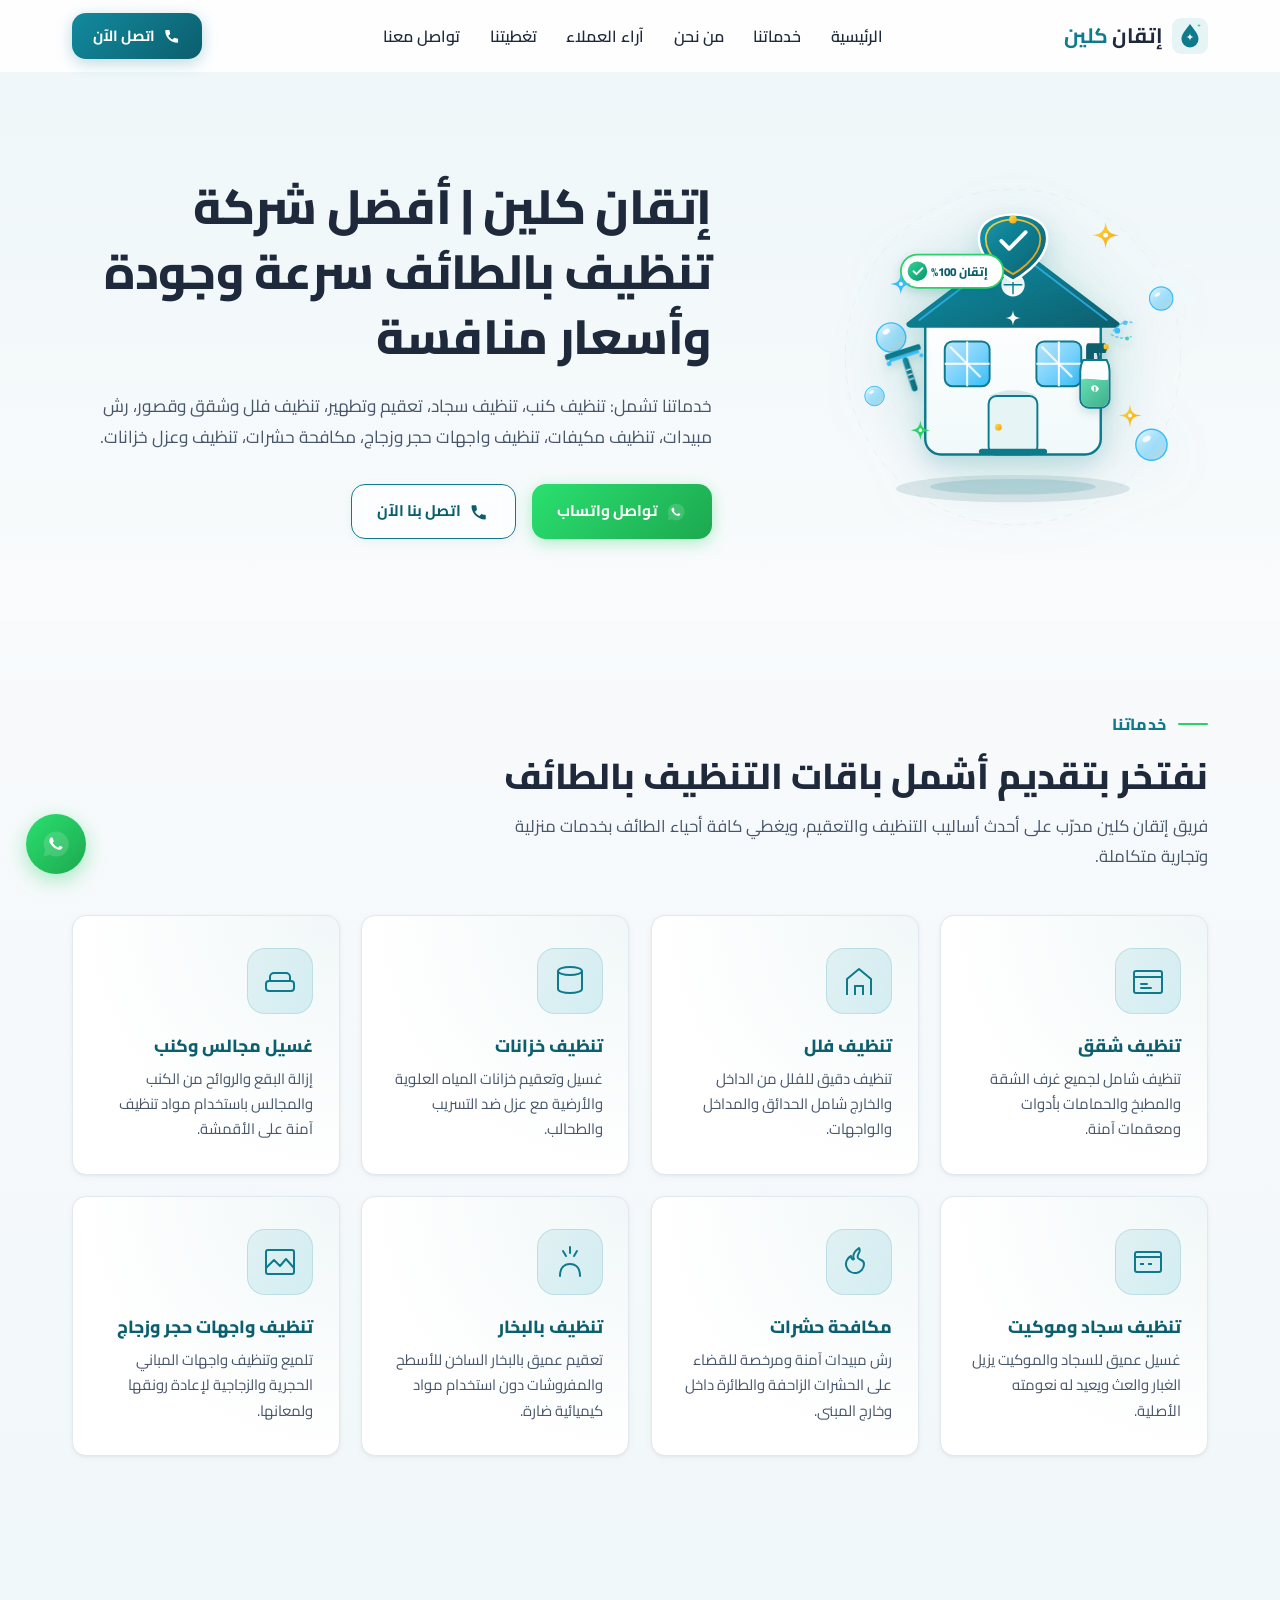
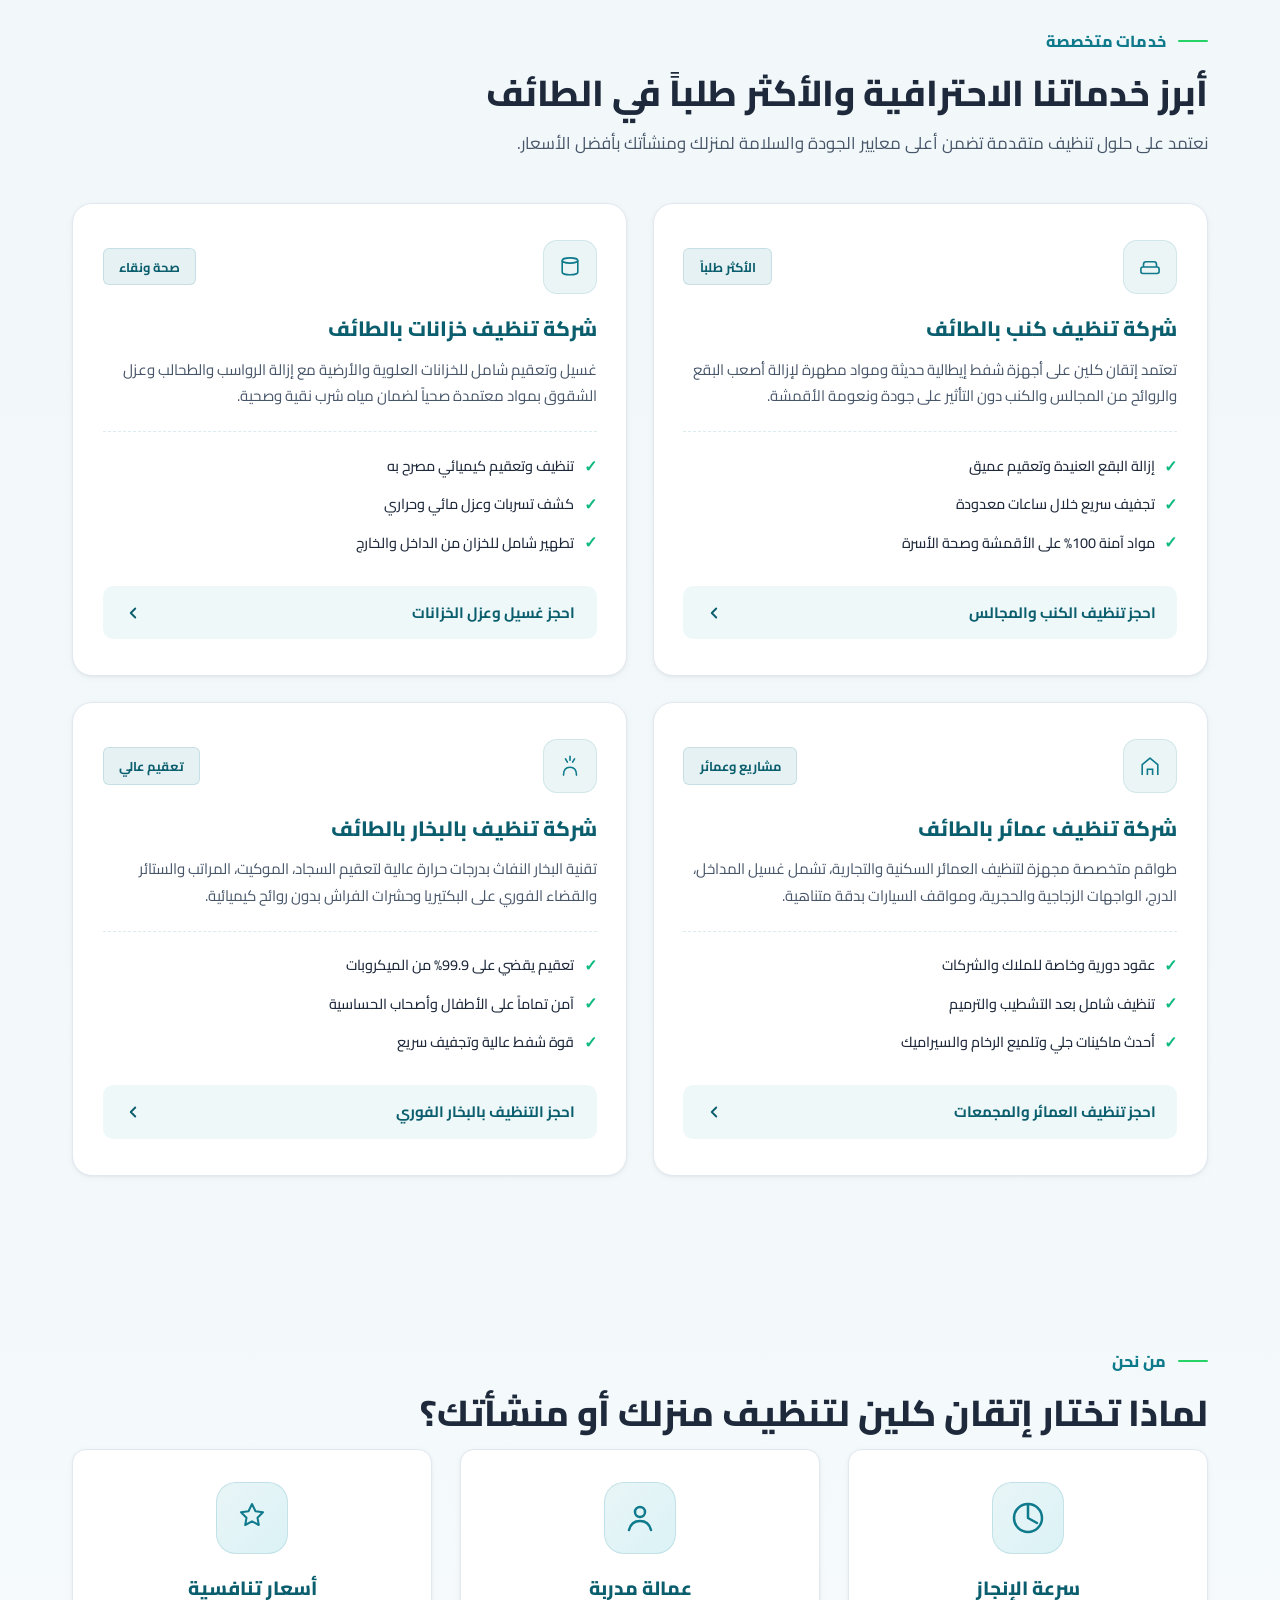
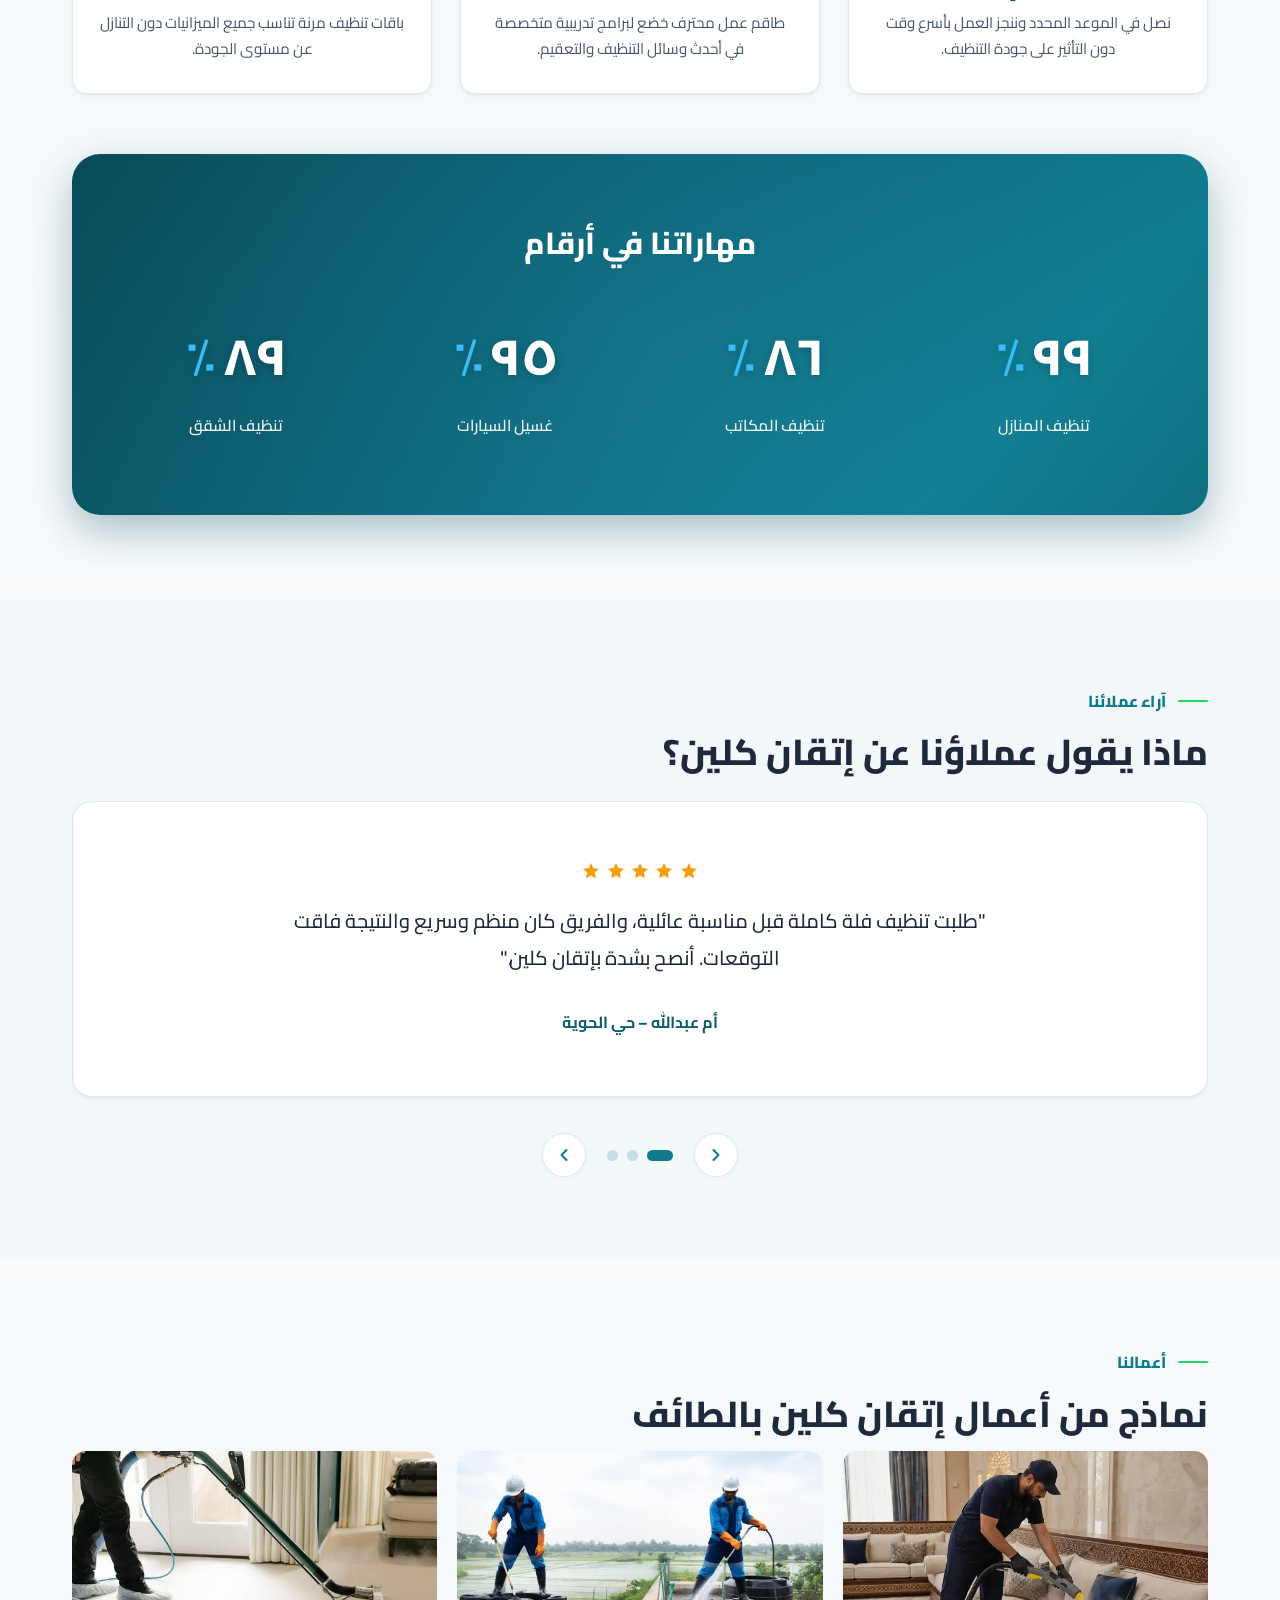
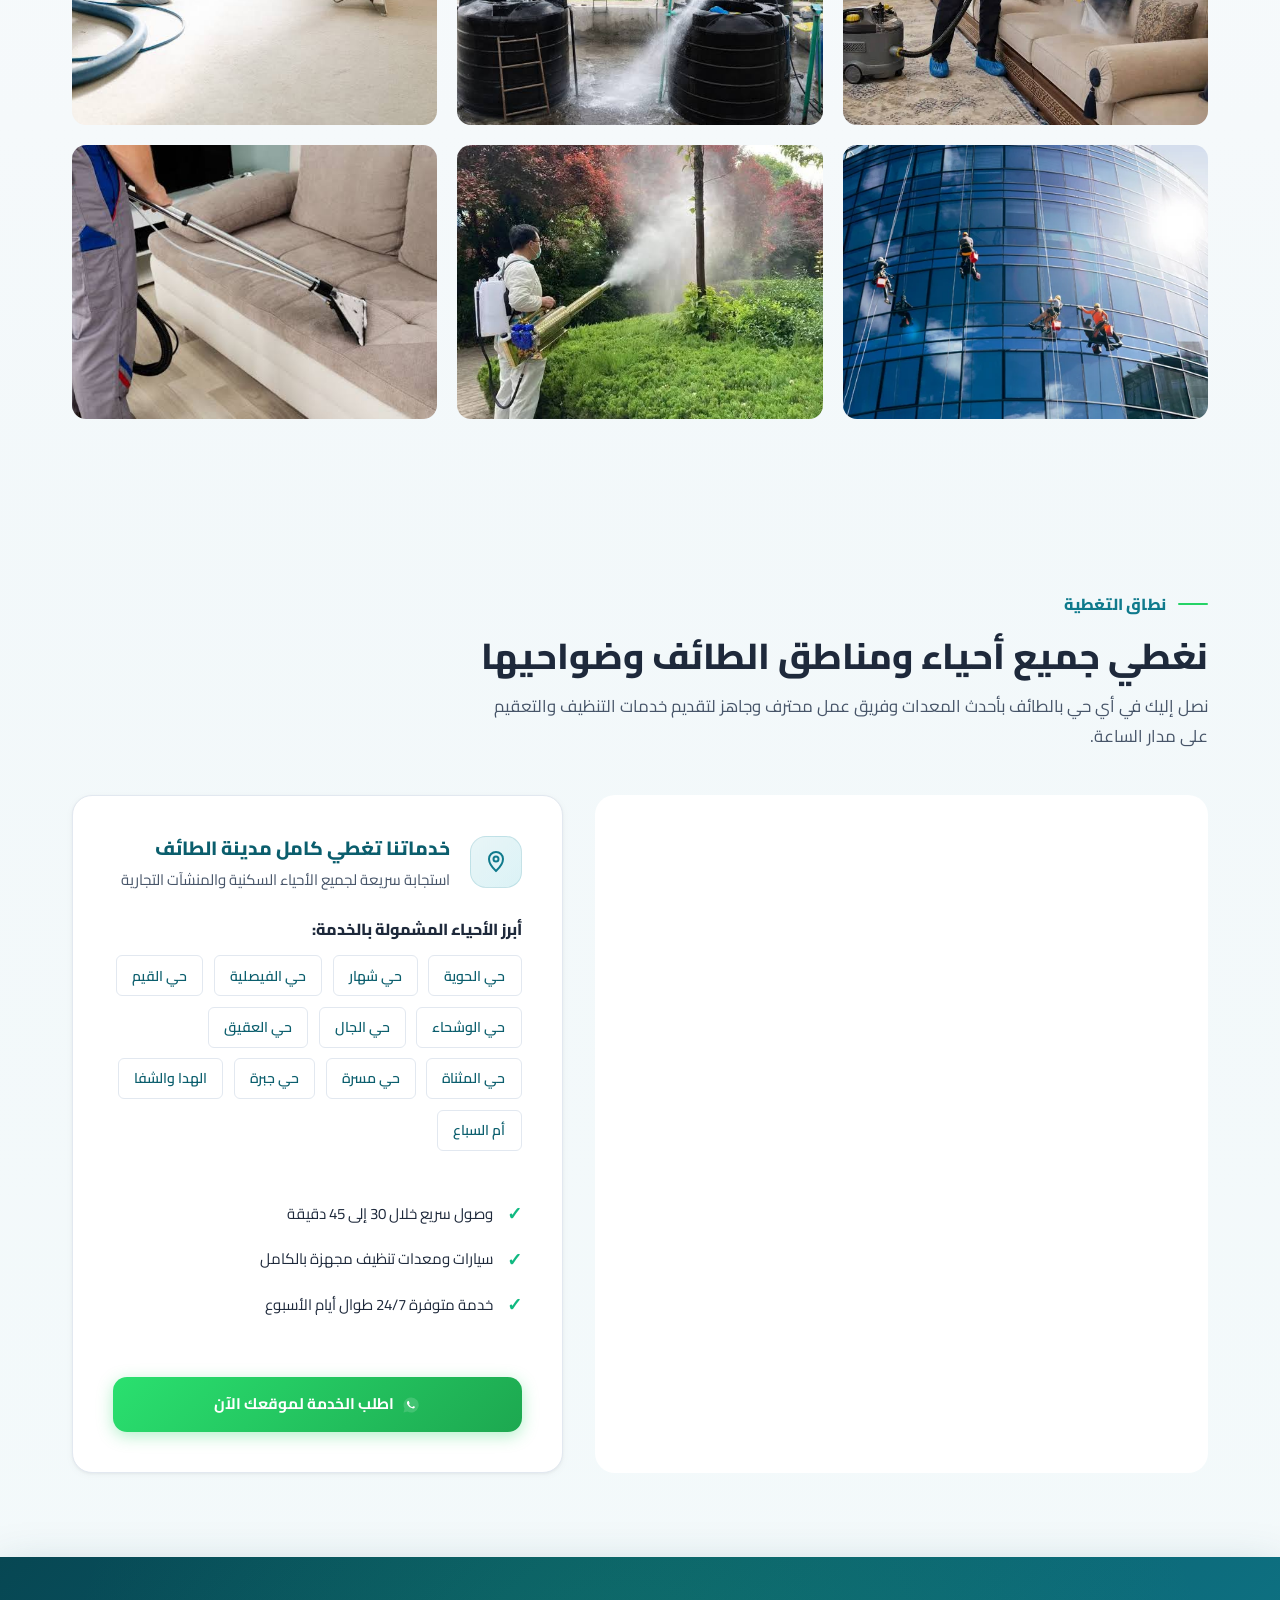
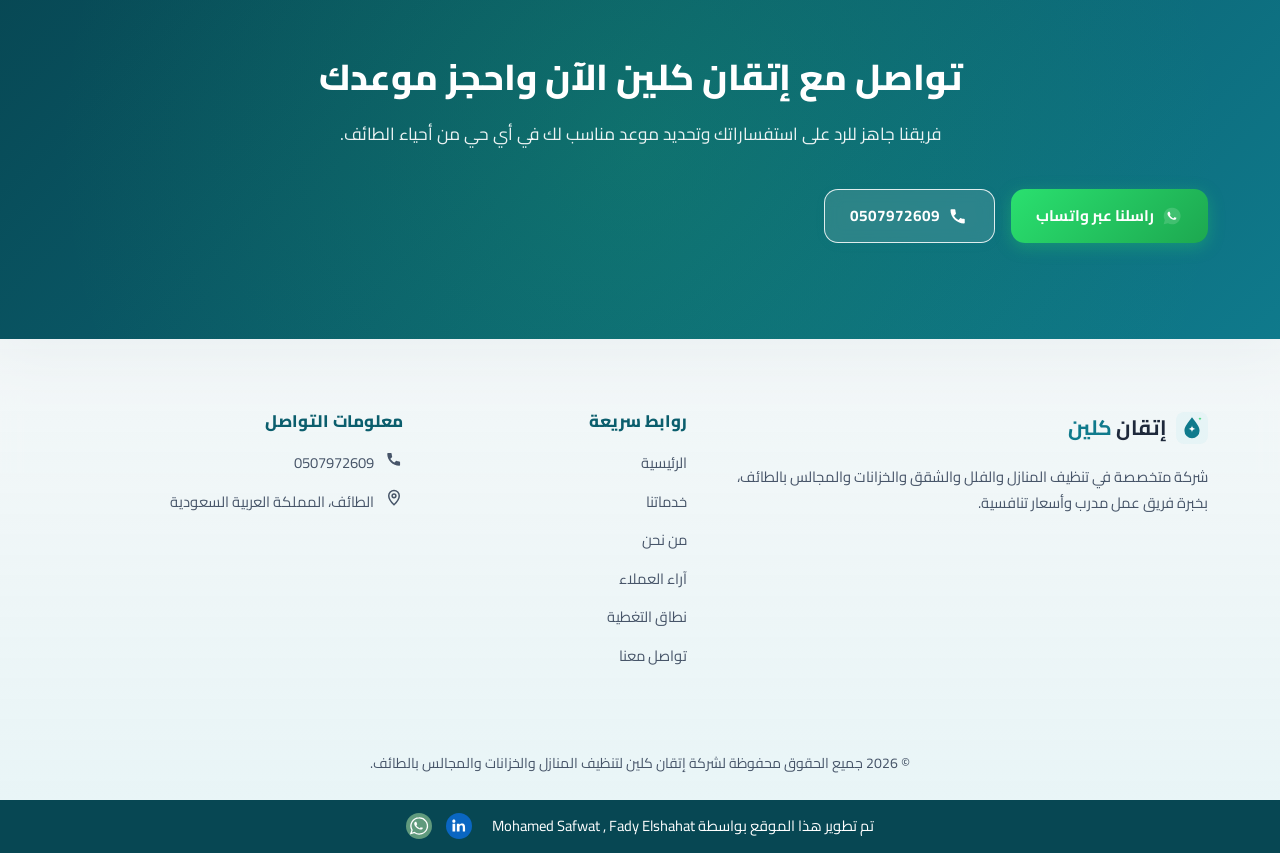
==== index.html @ 842b21d9 "add website" ====
<!DOCTYPE html>
<html lang="ar-SA" dir="rtl">

<head>
  <meta charset="UTF-8">
  <meta name="viewport" content="width=device-width, initial-scale=1.0">
  <title>أفضل شركة تنظيف بالطائف | إتقان كلين لتنظيف المنازل والخزانات والمجالس</title>
  <meta name="description"
    content="إتقان كلين أفضل شركة تنظيف بالطائف: تنظيف منازل، تنظيف خزانات بالطائف، تنظيف مجالس، تنظيف كنب، مكافحة حشرات، تنظيف شقق وفلل بأسعار تنافسية وجودة عالية.">
  <meta name="keywords"
    content="شركة تنظيف بالطائف, تنظيف منازل بالطائف, تنظيف خزانات بالطائف, تنظيف مجالس بالطائف, تنظيف كنب بالطائف, مكافحة حشرات بالطائف, تنظيف شقق وفلل بالطائف, شركة تنظيف بالبخار بالطائف">
  <meta name="author" content="إتقان كلين">
  <meta name="robots" content="index, follow">
  <link rel="canonical" href="https://etqancleaning.com/">

  <!-- Open Graph -->
  <meta property="og:type" content="website">
  <meta property="og:title" content="أفضل شركة تنظيف بالطائف | إتقان كلين">
  <meta property="og:description"
    content="شركة إتقان كلين لتنظيف المنازل والفلل والخزانات والمجالس بالطائف. سرعة إنجاز، عمالة مدربة، وأسعار تنافسية.">
  <meta property="og:image" content="https://etqancleaning.com/assets/1.jpg">
  <meta property="og:image:type" content="image/jpeg">
  <meta property="og:image:width" content="1200">
  <meta property="og:image:height" content="630">
  <meta property="og:url" content="https://etqancleaning.com/">
  <meta property="og:site_name" content="إتقان كلين">
  <meta property="og:locale" content="ar_SA">

  <!-- Twitter Card -->
  <meta name="twitter:card" content="summary_large_image">
  <meta name="twitter:title" content="أفضل شركة تنظيف بالطائف | إتقان كلين">
  <meta name="twitter:description" content="تنظيف منازل وفلل وخزانات ومجالس بالطائف بجودة عالية وأسعار تنافسية.">
  <meta name="twitter:image" content="https://etqancleaning.com/assets/1.jpg">

  <link rel="preconnect" href="https://fonts.googleapis.com">
  <link rel="preconnect" href="https://fonts.gstatic.com" crossorigin>
  <link href="https://fonts.googleapis.com/css2?family=Cairo:wght@400;500;600;700;800&display=swap" rel="stylesheet">
  <link rel="stylesheet" href="style.css">
  <link rel="icon" type="image/svg+xml" href="favicon.svg">
  <link rel="alternate icon"
    href="data:image/svg+xml,%3Csvg xmlns='http://www.w3.org/2000/svg' viewBox='0 0 36 36'%3E%3Crect width='36' height='36' rx='9' fill='%23e6f4f6'/%3E%3Cpath d='M18 6C13.5 12 9.5 16.5 9.5 21a8.5 8.5 0 0017 0C26.5 16.5 22.5 12 18 6z' fill='%230f7a8c'/%3E%3Cpath d='M18 15c0 2.5 1.5 4 4 4-2.5 0-4 1.5-4 4 0-2.5-1.5-4-4-4 2.5 0 4-1.5 4-4z' fill='%23ffffff'/%3E%3Cpath d='M27 5.5c0 1.2.8 2 2 2-1.2 0-2 .8-2 2 0-1.2-.8-2-2-2 1.2 0 2-.8 2-2z' fill='%2325d366'/%3E%3C/svg%3E">

  <script type="application/ld+json">
{
  "@context": "https://schema.org",
  "@type": "HomeAndConstructionBusiness",
  "name": "إتقان كلين",
  "alternateName": "Etqan Clean",
  "image": "https://etqancleaning.com/assets/1.jpg",
  "url": "https://etqancleaning.com/",
  "telephone": "+966507972609",
  "priceRange": "$$",
  "address": {
    "@type": "PostalAddress",
    "streetAddress": "شارع الملك فهد، حي الحوية",
    "addressLocality": "الطائف",
    "addressRegion": "منطقة مكة المكرمة",
    "postalCode": "26511",
    "addressCountry": "SA"
  },
  "geo": {
    "@type": "GeoCoordinates",
    "latitude": 21.2854,
    "longitude": 40.4183
  },
  "openingHoursSpecification": [
    {
      "@type": "OpeningHoursSpecification",
      "dayOfWeek": ["Sunday","Monday","Tuesday","Wednesday","Thursday","Saturday"],
      "opens": "08:00",
      "closes": "23:00"
    }
  ],
  "areaServed": [
    "حي الحوية", "حي الشهداء", "حي شهار", "حي السلامة", "حي النسيم",
    "حي الفيصلية", "حي الوسام", "حي الخالدية", "حي المثناة", "حي الروضة"
  ],
  "makesOffer": [
    {
      "@type": "Offer",
      "itemOffered": { "@type": "Service", "name": "تنظيف شقق بالطائف" }
    },
    {
      "@type": "Offer",
      "itemOffered": { "@type": "Service", "name": "تنظيف فلل بالطائف" }
    },
    {
      "@type": "Offer",
      "itemOffered": { "@type": "Service", "name": "تنظيف خزانات بالطائف" }
    },
    {
      "@type": "Offer",
      "itemOffered": { "@type": "Service", "name": "غسيل مجالس وكنب بالطائف" }
    },
    {
      "@type": "Offer",
      "itemOffered": { "@type": "Service", "name": "تنظيف سجاد وموكيت بالطائف" }
    },
    {
      "@type": "Offer",
      "itemOffered": { "@type": "Service", "name": "مكافحة حشرات بالطائف" }
    },
    {
      "@type": "Offer",
      "itemOffered": { "@type": "Service", "name": "تنظيف بالبخار بالطائف" }
    },
    {
      "@type": "Offer",
      "itemOffered": { "@type": "Service", "name": "تنظيف واجهات حجر وزجاج بالطائف" }
    }
  ]
}
</script>
</head>

<body>

  <a class="skip-link" href="#main-content">تخطَّ إلى المحتوى الرئيسي</a>


  <header class="site-header" id="siteHeader">
    <div class="container header-inner">
      <a href="#hero" class="logo" aria-label="إتقان كلين - الصفحة الرئيسية">
        <svg class="logo-icon" width="36" height="36" viewBox="0 0 36 36" fill="none" aria-hidden="true"
          focusable="false">
          <rect width="36" height="36" rx="9" fill="var(--color-primary-light)" />
          <path d="M18 6C13.5 12 9.5 16.5 9.5 21a8.5 8.5 0 0017 0C26.5 16.5 22.5 12 18 6z"
            fill="var(--color-primary)" />
          <path d="M18 15c0 2.5 1.5 4 4 4-2.5 0-4 1.5-4 4 0-2.5-1.5-4-4-4 2.5 0 4-1.5 4-4z" fill="#fff" />
          <path d="M27 5.5c0 1.2.8 2 2 2-1.2 0-2 .8-2 2 0-1.2-.8-2-2-2 1.2 0 2-.8 2-2z" fill="var(--color-accent)" />
        </svg>
        <span class="logo-text">إتقان <strong>كلين</strong></span>
      </a>

      <nav class="main-nav" id="mainNav" aria-label="التنقل الرئيسي">
        <ul class="nav-list">
          <li><a href="#hero" class="nav-link">الرئيسية</a></li>
          <li><a href="#services" class="nav-link">خدماتنا</a></li>
          <li><a href="#about" class="nav-link">من نحن</a></li>
          <li><a href="#testimonials" class="nav-link">آراء العملاء</a></li>
          <li><a href="#coverage" class="nav-link">تغطيتنا</a></li>
          <li><a href="#contact" class="nav-link">تواصل معنا</a></li>
        </ul>
      </nav>

      <div class="header-actions">
        <a href="tel:+966507972609" class="btn btn-primary btn-cta">
          <svg width="18" height="18" viewBox="0 0 24 24" fill="none" aria-hidden="true" focusable="false">
            <path
              d="M6.6 10.8c1.3 2.6 3.4 4.7 6 6l2-2c.3-.3.7-.4 1-.2 1.1.4 2.3.6 3.5.6.6 0 1 .4 1 1V20c0 .6-.4 1-1 1C10.4 21 3 13.6 3 4.9 3 4.4 3.4 4 4 4h3.9c.6 0 1 .4 1 1 0 1.2.2 2.4.6 3.5.1.4 0 .8-.2 1l-2 2.3z"
              fill="currentColor" />
          </svg>
          <span>اتصل الآن</span>
        </a>
        <button class="hamburger" id="hamburgerBtn" aria-label="فتح قائمة التنقل" aria-expanded="false"
          aria-controls="mainNav">
          <span></span><span></span><span></span>
        </button>
      </div>
    </div>
  </header>

  <main id="main-content">

    <!-- HERO -->
    <section class="hero" id="hero">
      <div class="container hero-inner">
        <div class="hero-content">
          <h1>إتقان كلين | أفضل شركة تنظيف بالطائف سرعة وجودة وأسعار منافسة</h1>
          <p class="hero-sub">
            خدماتنا تشمل: تنظيف كنب، تنظيف سجاد، تعقيم وتطهير، تنظيف فلل وشقق وقصور، رش مبيدات، تنظيف مكيفات، تنظيف
            واجهات حجر وزجاج، مكافحة حشرات، تنظيف وعزل خزانات.
          </p>
          <div class="hero-actions">
            <a href="https://wa.me/966507972609" target="_blank" rel="noopener" class="btn btn-whatsapp">
              <svg width="20" height="20" viewBox="0 0 24 24" fill="none" aria-hidden="true" focusable="false">
                <path d="M12 2a10 10 0 00-8.6 15L2 22l5.2-1.4A10 10 0 1012 2z" fill="currentColor" opacity="0.15" />
                <path
                  d="M17.3 14.4c-.3-.1-1.6-.8-1.9-.9-.2-.1-.4-.1-.6.1-.2.3-.7.9-.8 1-.1.2-.3.2-.6.1-.3-.1-1.2-.5-2.3-1.5-.9-.8-1.4-1.7-1.6-2-.2-.3 0-.5.1-.6.1-.1.3-.3.4-.5.1-.1.2-.3.2-.4 0-.2 0-.3-.1-.5-.1-.1-.6-1.5-.8-2-.2-.5-.4-.4-.6-.4h-.5c-.2 0-.5.1-.7.3-.2.3-.9.9-.9 2.1 0 1.3.9 2.5 1.1 2.7.1.2 1.8 2.8 4.4 3.9.6.3 1.1.4 1.5.6.6.2 1.2.2 1.6.1.5-.1 1.6-.6 1.8-1.3.2-.6.2-1.1.2-1.3-.1-.1-.3-.2-.5-.3z"
                  fill="currentColor" />
              </svg>
              <span>تواصل واتساب</span>
            </a>
            <a href="tel:+966507972609" class="btn btn-outline">
              <svg width="20" height="20" viewBox="0 0 24 24" fill="none" aria-hidden="true" focusable="false">
                <path
                  d="M6.6 10.8c1.3 2.6 3.4 4.7 6 6l2-2c.3-.3.7-.4 1-.2 1.1.4 2.3.6 3.5.6.6 0 1 .4 1 1V20c0 .6-.4 1-1 1C10.4 21 3 13.6 3 4.9 3 4.4 3.4 4 4 4h3.9c.6 0 1 .4 1 1 0 1.2.2 2.4.6 3.5.1.4 0 .8-.2 1l-2 2.3z"
                  fill="currentColor" />
              </svg>
              <span>اتصل بنا الآن</span>
            </a>
          </div>
        </div>
        <div class="hero-visual" aria-hidden="true">
          <svg width="400" height="400" viewBox="0 0 400 400" fill="none" xmlns="http://www.w3.org/2000/svg"
            class="hero-cleaning-illustration" role="img" aria-label="إتقان كلين - خدمات تنظيف وتعقيم احترافية">
            <defs>
              <!-- Gradients -->
              <radialGradient id="heroBgGlow" cx="50%" cy="50%" r="50%">
                <stop offset="0%" stop-color="#0f7a8c" stop-opacity="0.18" />
                <stop offset="65%" stop-color="#25d366" stop-opacity="0.08" />
                <stop offset="100%" stop-color="#0f7a8c" stop-opacity="0" />
              </radialGradient>

              <linearGradient id="heroPrimaryGrad" x1="0" y1="0" x2="1" y2="1">
                <stop offset="0%" stop-color="#1497ad" />
                <stop offset="100%" stop-color="#0b5e6d" />
              </linearGradient>

              <linearGradient id="heroAccentGrad" x1="0" y1="0" x2="1" y2="1">
                <stop offset="0%" stop-color="#34d399" />
                <stop offset="100%" stop-color="#059669" />
              </linearGradient>

              <linearGradient id="heroGoldGrad" x1="0" y1="0" x2="1" y2="1">
                <stop offset="0%" stop-color="#fde047" />
                <stop offset="100%" stop-color="#f59e0b" />
              </linearGradient>

              <linearGradient id="heroGlassGrad" x1="0" y1="0" x2="0" y2="1">
                <stop offset="0%" stop-color="#ffffff" />
                <stop offset="100%" stop-color="#f0f9fa" />
              </linearGradient>

              <linearGradient id="heroWindowGrad" x1="0" y1="0" x2="1" y2="1">
                <stop offset="0%" stop-color="#bae6fd" />
                <stop offset="50%" stop-color="#7dd3fc" />
                <stop offset="100%" stop-color="#38bdf8" />
              </linearGradient>

              <linearGradient id="heroBubbleGrad" x1="0" y1="0" x2="1" y2="1">
                <stop offset="0%" stop-color="#ffffff" stop-opacity="0.85" />
                <stop offset="60%" stop-color="#38bdf8" stop-opacity="0.45" />
                <stop offset="100%" stop-color="#0f7a8c" stop-opacity="0.2" />
              </linearGradient>

              <!-- Filters -->
              <filter id="heroCardShadow" x="-15%" y="-15%" width="130%" height="130%" filterUnits="userSpaceOnUse">
                <feDropShadow dx="0" dy="8" stdDeviation="10" flood-color="#0f7a8c" flood-opacity="0.14" />
              </filter>

              <filter id="heroSmallShadow" x="-20%" y="-20%" width="140%" height="140%" filterUnits="userSpaceOnUse">
                <feDropShadow dx="0" dy="4" stdDeviation="5" flood-color="#0b5e6d" flood-opacity="0.18" />
              </filter>
            </defs>

            <style>
              .hero-cleaning-illustration {
                overflow: visible;
              }

              .anim-float-main {
                animation: heroFloat 5s ease-in-out infinite;
                transform-origin: center;
              }

              .anim-pulse-glow {
                animation: heroPulseGlow 4s ease-in-out infinite alternate;
                transform-origin: 200px 200px;
              }

              .anim-bubble-1 {
                animation: heroBubbleMove1 4.5s ease-in-out infinite alternate;
              }

              .anim-bubble-2 {
                animation: heroBubbleMove2 3.6s ease-in-out infinite alternate-reverse;
              }

              .anim-bubble-3 {
                animation: heroBubbleMove3 5s ease-in-out infinite alternate;
              }

              .anim-sparkle-1 {
                animation: heroSparkle 2.4s ease-in-out infinite;
                transform-origin: 295px 75px;
              }

              .anim-sparkle-2 {
                animation: heroSparkle 2.8s ease-in-out infinite 0.8s;
                transform-origin: 85px 125px;
              }

              .anim-sparkle-3 {
                animation: heroSparkle 2.2s ease-in-out infinite 1.5s;
                transform-origin: 320px 260px;
              }

              .anim-sparkle-4 {
                animation: heroSparkle 3s ease-in-out infinite 0.4s;
                transform-origin: 105px 275px;
              }

              .anim-spray-mist {
                animation: heroMistPulse 2.2s ease-in-out infinite;
                transform-origin: 300px 170px;
              }

              .anim-badge-float {
                animation: heroBadgeFloat 3.8s ease-in-out infinite alternate;
              }

              @keyframes heroFloat {

                0%,
                100% {
                  transform: translateY(0px);
                }

                50% {
                  transform: translateY(-4px);
                }
              }

              @keyframes heroPulseGlow {
                0% {
                  transform: scale(0.98);
                  opacity: 0.9;
                }

                100% {
                  transform: scale(1.02);
                  opacity: 1;
                }
              }

              @keyframes heroBubbleMove1 {
                0% {
                  transform: translate(0, 0) scale(1);
                }

                100% {
                  transform: translate(-2px, -6px) scale(1.02);
                }
              }

              @keyframes heroBubbleMove2 {
                0% {
                  transform: translate(0, 0) scale(1);
                }

                100% {
                  transform: translate(2px, -5px) scale(0.98);
                }
              }

              @keyframes heroBubbleMove3 {
                0% {
                  transform: translate(0, 0) scale(1);
                }

                100% {
                  transform: translate(2px, -7px) scale(1.04);
                }
              }

              @keyframes heroSparkle {

                0%,
                100% {
                  transform: scale(0.6) rotate(0deg);
                  opacity: 0.4;
                }

                50% {
                  transform: scale(1.1) rotate(15deg);
                  opacity: 1;
                }
              }

              @keyframes heroMistPulse {

                0%,
                100% {
                  opacity: 0.3;
                  transform: scale(0.9) rotate(-2deg);
                }

                50% {
                  opacity: 0.95;
                  transform: scale(1.08) rotate(2deg);
                }
              }

              @keyframes heroBadgeFloat {
                0% {
                  transform: translateY(0px);
                }

                100% {
                  transform: translateY(-5px);
                }
              }

              @media (prefers-reduced-motion: reduce) {

                .anim-float-main,
                .anim-pulse-glow,
                .anim-bubble-1,
                .anim-bubble-2,
                .anim-bubble-3,
                .anim-sparkle-1,
                .anim-sparkle-2,
                .anim-sparkle-3,
                .anim-sparkle-4,
                .anim-spray-mist,
                .anim-badge-float {
                  animation: none !important;
                }
              }
            </style>

            <!-- BACKGROUND RADIANT GLOW & ORBS -->
            <g class="anim-pulse-glow" opacity="0.4">
              <circle cx="200" cy="200" r="160" fill="url(#heroBgGlow)" />
              <circle cx="200" cy="200" r="172" stroke="#0f7a8c" stroke-width="1" stroke-dasharray="8 8"
                opacity="0.15" />
            </g>

            <!-- FLOATING WATER / FOAM BUBBLES -->
            <g class="anim-bubble-1">
              <circle cx="75" cy="180" r="15" fill="url(#heroBubbleGrad)" stroke="#38bdf8" stroke-width="1.5" />
              <ellipse cx="70" cy="174" rx="4" ry="2.5" transform="rotate(-30 70 174)" fill="#ffffff" opacity="0.9" />
            </g>
            <g class="anim-bubble-2">
              <circle cx="58" cy="240" r="10" fill="url(#heroBubbleGrad)" stroke="#38bdf8" stroke-width="1" />
              <ellipse cx="55" cy="236" rx="2.5" ry="1.5" transform="rotate(-30 55 236)" fill="#ffffff"
                opacity="0.85" />
            </g>
            <g class="anim-bubble-3">
              <circle cx="342" cy="290" r="16" fill="url(#heroBubbleGrad)" stroke="#38bdf8" stroke-width="1.5" />
              <ellipse cx="337" cy="284" rx="4.5" ry="2.8" transform="rotate(-30 337 284)" fill="#ffffff"
                opacity="0.85" />
            </g>
            <g class="anim-bubble-2">
              <circle cx="352" cy="140" r="12" fill="url(#heroBubbleGrad)" stroke="#38bdf8" stroke-width="1.2" />
              <ellipse cx="348" cy="136" rx="3" ry="1.8" transform="rotate(-30 348 136)" fill="#ffffff" opacity="0.9" />
            </g>

            <!-- MAIN FLOATING CLEAN HOME / VILLA & SANITIZATION SHIELD -->
            <g class="anim-float-main">
              <!-- Base Shadow -->
              <ellipse cx="200" cy="335" rx="120" ry="14" fill="#0b5e6d" opacity="0.12" />
              <ellipse cx="200" cy="333" rx="85" ry="8" fill="#0f7a8c" opacity="0.16" />

              <!-- Pristine House / Villa Structure -->
              <g filter="url(#heroCardShadow)">
                <!-- House Body -->
                <rect x="110" y="152" width="180" height="148" rx="16" fill="url(#heroGlassGrad)" stroke="#0f7a8c"
                  stroke-width="2.5" />

                <!-- Modern Triangular/Pitched Roof -->
                <path d="M92 164 L200 82 L308 164 C311 166 309 170 304 170 L96 170 C91 170 89 166 92 164 Z"
                  fill="url(#heroPrimaryGrad)" />
                <!-- Roof Highlight Rim -->
                <path d="M104 162 L200 89 L296 162" stroke="#38bdf8" stroke-width="2" stroke-linecap="round"
                  opacity="0.7" />

                <!-- Skylight Vent / Round Accent -->
                <circle cx="200" cy="126" r="13" fill="#ffffff" stroke="#0f7a8c" stroke-width="2" />
                <path d="M191 126h18M200 117v18" stroke="#0f7a8c" stroke-width="1.5" stroke-linecap="round" />

                <!-- Sparkling Left Window -->
                <g>
                  <rect x="130" y="184" width="46" height="46" rx="8" fill="url(#heroWindowGrad)" stroke="#0f7a8c"
                    stroke-width="2" />
                  <path d="M130 207h46M153 184v46" stroke="#ffffff" stroke-width="2" />
                  <!-- Glare -->
                  <path d="M136 190 L166 220" stroke="#ffffff" stroke-width="2.5" stroke-linecap="round"
                    opacity="0.8" />
                </g>

                <!-- Sparkling Right Window -->
                <g>
                  <rect x="224" y="184" width="46" height="46" rx="8" fill="url(#heroWindowGrad)" stroke="#0f7a8c"
                    stroke-width="2" />
                  <path d="M224 207h46M247 184v46" stroke="#ffffff" stroke-width="2" />
                  <!-- Glare -->
                  <path d="M230 190 L260 220" stroke="#ffffff" stroke-width="2.5" stroke-linecap="round"
                    opacity="0.8" />
                </g>

                <!-- Front Door / Modern Entrance -->
                <rect x="175" y="240" width="50" height="60" rx="8" fill="#e6f4f6" stroke="#0f7a8c" stroke-width="2" />
                <path d="M175 240 Q200 228 225 240" fill="#0f7a8c" opacity="0.15" />
                <!-- Door Handle (Gold) -->
                <circle cx="185" cy="272" r="3.5" fill="url(#heroGoldGrad)" />
                <!-- Steps -->
                <rect x="165" y="294" width="70" height="6" rx="3" fill="#0f7a8c" />
              </g>

              <!-- PROFESSIONAL CLEANING SPRAY BOTTLE -->
              <g transform="translate(265, 178)" filter="url(#heroSmallShadow)">
                <!-- Spray Mist -->
                <g class="anim-spray-mist" transform="translate(30, -5)">
                  <circle cx="12" cy="0" r="3" fill="#38bdf8" />
                  <circle cx="20" cy="-8" r="2.5" fill="#38bdf8" opacity="0.8" />
                  <circle cx="22" cy="8" r="2" fill="#34d399" opacity="0.9" />
                  <path d="M8 0 Q18 -12 28 -8 M6 4 Q16 10 26 6" stroke="#38bdf8" stroke-width="1.5"
                    stroke-linecap="round" stroke-dasharray="2 3" opacity="0.75" />
                </g>

                <!-- Trigger / Head -->
                <path d="M12 8 L28 8 C30 8 32 10 32 12 L30 18 L18 18 L18 25 L10 25 L10 12 C10 10 11 8 12 8 Z"
                  fill="#0b5e6d" />
                <rect x="28" y="9" width="5" height="5" rx="1" fill="url(#heroGoldGrad)" />
                <path d="M22 18 C24 24 22 28 20 30" stroke="#0b5e6d" stroke-width="2.5" stroke-linecap="round" />

                <!-- Bottle Body -->
                <path
                  d="M7 25 C7 25, 4 30, 4 36 L4 65 C4 70 8 74 13 74 L25 74 C30 74 34 70 34 65 L34 36 C34 30 31 25 31 25 Z"
                  fill="url(#heroGlassGrad)" stroke="#0f7a8c" stroke-width="2" />
                <!-- Sanitizer Liquid -->
                <path d="M5 45 C12 43 26 47 33 45 L33 65 C33 69 29 73 25 73 L13 73 C9 73 5 69 5 65 Z"
                  fill="url(#heroAccentGrad)" opacity="0.75" />
                <path d="M15 54 C15 50 21 50 23 54 C23 58 17 60 15 54 Z" fill="#ffffff" opacity="0.9" />
                <path d="M19 53v4" stroke="#059669" stroke-width="1" stroke-linecap="round" />
              </g>

              <!-- GLASS CLEANING SQUEEGEE (LEFT SIDE) -->
              <g transform="translate(68, 198) rotate(-18)" filter="url(#heroSmallShadow)">
                <rect x="0" y="0" width="38" height="6" rx="2" fill="#0f7a8c" />
                <rect x="3" y="6" width="32" height="3" rx="1" fill="#38bdf8" />
                <rect x="16" y="9" width="6" height="36" rx="3" fill="url(#heroPrimaryGrad)" />
                <path d="M17 22h4M17 27h4M17 32h4" stroke="#ffffff" stroke-width="1.2" stroke-linecap="round"
                  opacity="0.8" />
                <circle cx="2" cy="10" r="2.5" fill="#38bdf8" />
                <circle cx="36" cy="12" r="2" fill="#38bdf8" />
              </g>

              <!-- CENTRAL SANITIZATION SHIELD -->
              <g transform="translate(165, 54)" filter="url(#heroCardShadow)">
                <path d="M35 0 C55 0 70 8 70 24 C70 50 35 68 35 68 C35 68 0 50 0 24 C0 8 15 0 35 0 Z"
                  fill="url(#heroPrimaryGrad)" stroke="#ffffff" stroke-width="2.5" />
                <path d="M35 5 C50 5 63 12 63 25 C63 46 35 61 35 61 C35 61 7 46 7 25 C7 12 20 5 35 5 Z" fill="none"
                  stroke="url(#heroGoldGrad)" stroke-width="1.8" opacity="0.9" />
                <path d="M23 27 L31 35 L48 18" fill="none" stroke="#ffffff" stroke-width="4" stroke-linecap="round"
                  stroke-linejoin="round" />
                <circle cx="35" cy="5" r="4" fill="url(#heroGoldGrad)" />
              </g>

              <!-- FLOATING QUALITY PILL BADGE -->
              <g class="anim-badge-float" transform="translate(85, 95)" filter="url(#heroSmallShadow)">
                <rect x="0" y="0" width="105" height="34" rx="17" fill="#ffffff" stroke="#25d366" stroke-width="1.8" />
                <circle cx="17" cy="17" r="10" fill="url(#heroAccentGrad)" />
                <path d="M13 17 L16 20 L22 14" stroke="#ffffff" stroke-width="2" stroke-linecap="round"
                  stroke-linejoin="round" />
                <text x="60" y="22" font-family="'Cairo', 'Tahoma', sans-serif" font-size="12" font-weight="800"
                  fill="#0b5e6d" text-anchor="middle">إتقان 100%</text>
              </g>
            </g>

            <!-- TWINKLING 4-POINT SPARKLE STARS -->
            <g class="anim-sparkle-1" transform="translate(295, 75)">
              <path d="M0 -14 C1 -4 4 -1 14 0 C4 1 1 4 0 14 C-1 4 -4 1 -14 0 C-4 -1 -1 -4 0 -14 Z"
                fill="url(#heroGoldGrad)" />
              <circle cx="0" cy="0" r="2.5" fill="#ffffff" />
            </g>
            <g class="anim-sparkle-2" transform="translate(85, 125)">
              <path d="M0 -11 C1 -3 3 -1 11 0 C3 1 1 3 0 11 C-1 3 -3 1 -11 0 C-3 -1 -1 -3 0 -11 Z" fill="#38bdf8" />
              <circle cx="0" cy="0" r="2" fill="#ffffff" />
            </g>
            <g class="anim-sparkle-3" transform="translate(320, 260)">
              <path d="M0 -12 C1 -3 3 -1 12 0 C3 1 1 3 0 12 C-1 3 -3 1 -12 0 C-3 -1 -1 -3 0 -12 Z"
                fill="url(#heroGoldGrad)" />
              <circle cx="0" cy="0" r="2" fill="#ffffff" />
            </g>
            <g class="anim-sparkle-4" transform="translate(105, 275)">
              <path d="M0 -10 C1 -3 3 -1 10 0 C3 1 1 3 0 10 C-1 3 -3 1 -10 0 C-3 -1 -1 -3 0 -10 Z" fill="#25d366" />
              <circle cx="0" cy="0" r="1.8" fill="#ffffff" />
            </g>
            <g class="anim-sparkle-1" transform="translate(200, 160)">
              <path d="M0 -8 C0.8 -2 2 -0.8 8 0 C2 0.8 0.8 2 0 8 C-0.8 2 -2 0.8 -8 0 C-2 -0.8 -0.8 -2 0 -8 Z"
                fill="#ffffff" />
            </g>
          </svg>
        </div>
      </div>
    </section>

    <!-- SERVICES OVERVIEW -->
    <section class="services" id="services">
      <div class="container">
        <p class="eyebrow">خدماتنا</p>
        <h2>نفتخر بتقديم أشمل باقات التنظيف بالطائف</h2>
        <p class="section-lead">فريق إتقان كلين مدرّب على أحدث أساليب التنظيف والتعقيم، ويغطي كافة أحياء الطائف بخدمات
          منزلية وتجارية متكاملة.</p>

        <div class="services-grid">
          <div class="service-card">
            <span class="service-icon" aria-hidden="true">
              <svg width="40" height="40" viewBox="0 0 40 40" fill="none">
                <rect x="6" y="10" width="28" height="22" rx="2" stroke="currentColor" stroke-width="2" />
                <path d="M6 16h28" stroke="currentColor" stroke-width="2" />
                <path d="M13 23h6M13 27h10" stroke="currentColor" stroke-width="2" stroke-linecap="round" />
              </svg>
            </span>
            <h3>تنظيف شقق</h3>
            <p>تنظيف شامل لجميع غرف الشقة والمطبخ والحمامات بأدوات ومعقمات آمنة.</p>
          </div>

          <div class="service-card">
            <span class="service-icon" aria-hidden="true">
              <svg width="40" height="40" viewBox="0 0 40 40" fill="none">
                <path d="M8 34V18l12-10 12 10v16" stroke="currentColor" stroke-width="2" stroke-linejoin="round" />
                <path d="M16 34v-9h8v9" stroke="currentColor" stroke-width="2" />
              </svg>
            </span>
            <h3>تنظيف فلل</h3>
            <p>تنظيف دقيق للفلل من الداخل والخارج شامل الحدائق والمداخل والواجهات.</p>
          </div>

          <div class="service-card">
            <span class="service-icon" aria-hidden="true">
              <svg width="40" height="40" viewBox="0 0 40 40" fill="none">
                <ellipse cx="20" cy="10" rx="12" ry="4" stroke="currentColor" stroke-width="2" />
                <path d="M8 10v18c0 2.2 5.4 4 12 4s12-1.8 12-4V10" stroke="currentColor" stroke-width="2" />
              </svg>
            </span>
            <h3>تنظيف خزانات</h3>
            <p>غسيل وتعقيم خزانات المياه العلوية والأرضية مع عزل ضد التسريب والطحالب.</p>
          </div>

          <div class="service-card">
            <span class="service-icon" aria-hidden="true">
              <svg width="40" height="40" viewBox="0 0 40 40" fill="none">
                <rect x="6" y="20" width="28" height="10" rx="3" stroke="currentColor" stroke-width="2" />
                <path d="M10 20v-4a4 4 0 014-4h12a4 4 0 014 4v4" stroke="currentColor" stroke-width="2" />
              </svg>
            </span>
            <h3>غسيل مجالس وكنب</h3>
            <p>إزالة البقع والروائح من الكنب والمجالس باستخدام مواد تنظيف آمنة على الأقمشة.</p>
          </div>

          <div class="service-card">
            <span class="service-icon" aria-hidden="true">
              <svg width="40" height="40" viewBox="0 0 40 40" fill="none">
                <rect x="7" y="10" width="26" height="20" rx="2" stroke="currentColor" stroke-width="2" />
                <path d="M7 15h26M12 22h4M20 22h4" stroke="currentColor" stroke-width="2" />
              </svg>
            </span>
            <h3>تنظيف سجاد وموكيت</h3>
            <p>غسيل عميق للسجاد والموكيت يزيل الغبار والعث ويعيد له نعومته الأصلية.</p>
          </div>

          <div class="service-card">
            <span class="service-icon" aria-hidden="true">
              <svg width="40" height="40" viewBox="0 0 40 40" fill="none">
                <path d="M20 6c3 4-3 6-1 10 2 3 6 1 6 6a9 9 0 11-13-8c0 3 2 4 3 3-2-4 1-8 5-11z" stroke="currentColor"
                  stroke-width="2" stroke-linejoin="round" />
              </svg>
            </span>
            <h3>مكافحة حشرات</h3>
            <p>رش مبيدات آمنة ومرخصة للقضاء على الحشرات الزاحفة والطائرة داخل وخارج المبنى.</p>
          </div>

          <div class="service-card">
            <span class="service-icon" aria-hidden="true">
              <svg width="40" height="40" viewBox="0 0 40 40" fill="none">
                <path d="M20 5v6M13 9l3 5M27 9l-3 5" stroke="currentColor" stroke-width="2" stroke-linecap="round" />
                <path d="M10 34c0-8 4-12 10-12s10 4 10 12" stroke="currentColor" stroke-width="2"
                  stroke-linecap="round" />
              </svg>
            </span>
            <h3>تنظيف بالبخار</h3>
            <p>تعقيم عميق بالبخار الساخن للأسطح والمفروشات دون استخدام مواد كيميائية ضارة.</p>
          </div>

          <div class="service-card">
            <span class="service-icon" aria-hidden="true">
              <svg width="40" height="40" viewBox="0 0 40 40" fill="none">
                <rect x="6" y="8" width="28" height="24" rx="2" stroke="currentColor" stroke-width="2" />
                <path d="M6 26l8-8 6 6 6-7 8 9" stroke="currentColor" stroke-width="2" stroke-linejoin="round" />
              </svg>
            </span>
            <h3>تنظيف واجهات حجر وزجاج</h3>
            <p>تلميع وتنظيف واجهات المباني الحجرية والزجاجية لإعادة رونقها ولمعانها.</p>
          </div>
        </div>
      </div>
    </section>

    <!-- DETAILED SERVICES / FEATURED -->
    <section class="detailed-services" id="detailed-services">
      <div class="container">
        <p class="eyebrow">خدمات متخصصة</p>
        <h2>أبرز خدماتنا الاحترافية والأكثر طلباً في الطائف</h2>
        <p class="section-lead">نعتمد على حلول تنظيف متقدمة تضمن أعلى معايير الجودة والسلامة لمنزلك ومنشأتك بأفضل
          الأسعار.</p>

        <div class="detailed-grid">
          <!-- Service Card 1 -->
          <article class="featured-service-card">
            <div class="featured-card-top">
              <span class="featured-icon" aria-hidden="true">
                <svg width="26" height="26" viewBox="0 0 40 40" fill="none">
                  <rect x="6" y="20" width="28" height="10" rx="3" stroke="currentColor" stroke-width="2.5" />
                  <path d="M10 20v-4a4 4 0 014-4h12a4 4 0 014 4v4" stroke="currentColor" stroke-width="2.5" />
                </svg>
              </span>
              <span class="service-badge">الأكثر طلباً</span>
            </div>
            <h3>شركة تنظيف كنب بالطائف</h3>
            <p class="featured-desc">
              تعتمد إتقان كلين على أجهزة شفط إيطالية حديثة ومواد مطهرة لإزالة أصعب البقع والروائح من المجالس والكنب دون
              التأثير على جودة ونعومة الأقمشة.
            </p>
            <ul class="featured-features-list">
              <li><span class="check-icon">✓</span> إزالة البقع العنيدة وتعقيم عميق</li>
              <li><span class="check-icon">✓</span> تجفيف سريع خلال ساعات معدودة</li>
              <li><span class="check-icon">✓</span> مواد آمنة 100% على الأقمشة وصحة الأسرة</li>
            </ul>
            <div class="featured-card-footer">
              <a href="https://wa.me/966507972609?text=استفسار%20عن%20تنظيف%20الكنب" target="_blank" rel="noopener"
                class="featured-card-btn">
                <span>احجز تنظيف الكنب والمجالس</span>
                <svg width="18" height="18" viewBox="0 0 24 24" fill="none">
                  <path d="M15 18l-6-6 6-6" stroke="currentColor" stroke-width="2.5" stroke-linecap="round"
                    stroke-linejoin="round" />
                </svg>
              </a>
            </div>
          </article>

          <!-- Service Card 2 -->
          <article class="featured-service-card">
            <div class="featured-card-top">
              <span class="featured-icon" aria-hidden="true">
                <svg width="26" height="26" viewBox="0 0 40 40" fill="none">
                  <ellipse cx="20" cy="10" rx="12" ry="4" stroke="currentColor" stroke-width="2.5" />
                  <path d="M8 10v18c0 2.2 5.4 4 12 4s12-1.8 12-4V10" stroke="currentColor" stroke-width="2.5" />
                </svg>
              </span>
              <span class="service-badge">صحة ونقاء</span>
            </div>
            <h3>شركة تنظيف خزانات بالطائف</h3>
            <p class="featured-desc">
              غسيل وتعقيم شامل للخزانات العلوية والأرضية مع إزالة الرواسب والطحالب وعزل الشقوق بمواد معتمدة صحياً لضمان
              مياه شرب نقية وصحية.
            </p>
            <ul class="featured-features-list">
              <li><span class="check-icon">✓</span> تنظيف وتعقيم كيميائي مصرح به</li>
              <li><span class="check-icon">✓</span> كشف تسربات وعزل مائي وحراري</li>
              <li><span class="check-icon">✓</span> تطهير شامل للخزان من الداخل والخارج</li>
            </ul>
            <div class="featured-card-footer">
              <a href="https://wa.me/966507972609?text=استفسار%20عن%20تنظيف%20الخزانات" target="_blank" rel="noopener"
                class="featured-card-btn">
                <span>احجز غسيل وعزل الخزانات</span>
                <svg width="18" height="18" viewBox="0 0 24 24" fill="none">
                  <path d="M15 18l-6-6 6-6" stroke="currentColor" stroke-width="2.5" stroke-linecap="round"
                    stroke-linejoin="round" />
                </svg>
              </a>
            </div>
          </article>

          <!-- Service Card 3 -->
          <article class="featured-service-card">
            <div class="featured-card-top">
              <span class="featured-icon" aria-hidden="true">
                <svg width="26" height="26" viewBox="0 0 40 40" fill="none">
                  <path d="M8 34V18l12-10 12 10v16" stroke="currentColor" stroke-width="2.5" stroke-linejoin="round" />
                  <path d="M16 34v-9h8v9" stroke="currentColor" stroke-width="2.5" />
                </svg>
              </span>
              <span class="service-badge">مشاريع وعمائر</span>
            </div>
            <h3>شركة تنظيف عمائر بالطائف</h3>
            <p class="featured-desc">
              طواقم متخصصة مجهزة لتنظيف العمائر السكنية والتجارية، تشمل غسيل المداخل، الدرج، الواجهات الزجاجية والحجرية،
              ومواقف السيارات بدقة متناهية.
            </p>
            <ul class="featured-features-list">
              <li><span class="check-icon">✓</span> عقود دورية وخاصة للملاك والشركات</li>
              <li><span class="check-icon">✓</span> تنظيف شامل بعد التشطيب والترميم</li>
              <li><span class="check-icon">✓</span> أحدث ماكينات جلي وتلميع الرخام والسيراميك</li>
            </ul>
            <div class="featured-card-footer">
              <a href="https://wa.me/966507972609?text=استفسار%20عن%20تنظيف%20العمائر" target="_blank" rel="noopener"
                class="featured-card-btn">
                <span>احجز تنظيف العمائر والمجمعات</span>
                <svg width="18" height="18" viewBox="0 0 24 24" fill="none">
                  <path d="M15 18l-6-6 6-6" stroke="currentColor" stroke-width="2.5" stroke-linecap="round"
                    stroke-linejoin="round" />
                </svg>
              </a>
            </div>
          </article>

          <!-- Service Card 4 -->
          <article class="featured-service-card">
            <div class="featured-card-top">
              <span class="featured-icon" aria-hidden="true">
                <svg width="26" height="26" viewBox="0 0 40 40" fill="none">
                  <path d="M20 5v6M13 9l3 5M27 9l-3 5" stroke="currentColor" stroke-width="2.5"
                    stroke-linecap="round" />
                  <path d="M10 34c0-8 4-12 10-12s10 4 10 12" stroke="currentColor" stroke-width="2.5"
                    stroke-linecap="round" />
                </svg>
              </span>
              <span class="service-badge">تعقيم عالي</span>
            </div>
            <h3>شركة تنظيف بالبخار بالطائف</h3>
            <p class="featured-desc">
              تقنية البخار النفاث بدرجات حرارة عالية لتعقيم السجاد، الموكيت، المراتب والستائر والقضاء الفوري على
              البكتيريا وحشرات الفراش بدون روائح كيميائية.
            </p>
            <ul class="featured-features-list">
              <li><span class="check-icon">✓</span> تعقيم يقضي على 99.9% من الميكروبات</li>
              <li><span class="check-icon">✓</span> آمن تماماً على الأطفال وأصحاب الحساسية</li>
              <li><span class="check-icon">✓</span> قوة شفط عالية وتجفيف سريع</li>
            </ul>
            <div class="featured-card-footer">
              <a href="https://wa.me/966507972609?text=استفسار%20عن%20التنظيف%20بالبخار" target="_blank" rel="noopener"
                class="featured-card-btn">
                <span>احجز التنظيف بالبخار الفوري</span>
                <svg width="18" height="18" viewBox="0 0 24 24" fill="none">
                  <path d="M15 18l-6-6 6-6" stroke="currentColor" stroke-width="2.5" stroke-linecap="round"
                    stroke-linejoin="round" />
                </svg>
              </a>
            </div>
          </article>
        </div>
      </div>
    </section>

    <!-- WHY US / STATS -->
    <section class="why-us" id="about">
      <div class="container">
        <p class="eyebrow">من نحن</p>
        <h2>لماذا تختار إتقان كلين لتنظيف منزلك أو منشأتك؟</h2>

        <div class="trust-points">
          <div class="trust-item">
            <span class="trust-icon" aria-hidden="true">
              <svg width="34" height="34" viewBox="0 0 34 34" fill="none">
                <path d="M17 4v13l9 5" stroke="currentColor" stroke-width="2.5" stroke-linecap="round"
                  stroke-linejoin="round" />
                <circle cx="17" cy="17" r="14" stroke="currentColor" stroke-width="2.5" />
              </svg>
            </span>
            <h3>سرعة الإنجاز</h3>
            <p>نصل في الموعد المحدد وننجز العمل بأسرع وقت دون التأثير على جودة التنظيف.</p>
          </div>
          <div class="trust-item">
            <span class="trust-icon" aria-hidden="true">
              <svg width="34" height="34" viewBox="0 0 34 34" fill="none">
                <circle cx="17" cy="11" r="5" stroke="currentColor" stroke-width="2.5" />
                <path d="M6 29c1.5-6 5.5-9 11-9s9.5 3 11 9" stroke="currentColor" stroke-width="2.5"
                  stroke-linecap="round" />
              </svg>
            </span>
            <h3>عمالة مدربة</h3>
            <p>طاقم عمل محترف خضع لبرامج تدريبية متخصصة في أحدث وسائل التنظيف والتعقيم.</p>
          </div>
          <div class="trust-item">
            <span class="trust-icon" aria-hidden="true">
              <svg width="34" height="34" viewBox="0 0 34 34" fill="none">
                <path d="M17 3l3.5 7.2L28 11.3l-5.5 5.4L23.8 24 17 20.3 10.2 24l1.3-7.3L6 11.3l7.5-1.1L17 3z"
                  stroke="currentColor" stroke-width="2" stroke-linejoin="round" />
              </svg>
            </span>
            <h3>أسعار تنافسية</h3>
            <p>باقات تنظيف مرنة تناسب جميع الميزانيات دون التنازل عن مستوى الجودة.</p>
          </div>
        </div>

        <div class="stats-section" id="statsSection">
          <h3 class="stats-title">مهاراتنا في أرقام</h3>
          <div class="stats-grid">
            <div class="stat-card">
              <span class="stat-number" data-target="99" aria-hidden="true">٠</span>
              <span class="stat-percent" aria-hidden="true">٪</span>
              <p class="stat-label">تنظيف المنازل</p>
            </div>
            <div class="stat-card">
              <span class="stat-number" data-target="86" aria-hidden="true">٠</span>
              <span class="stat-percent" aria-hidden="true">٪</span>
              <p class="stat-label">تنظيف المكاتب</p>
            </div>
            <div class="stat-card">
              <span class="stat-number" data-target="95" aria-hidden="true">٠</span>
              <span class="stat-percent" aria-hidden="true">٪</span>
              <p class="stat-label">غسيل السيارات</p>
            </div>
            <div class="stat-card">
              <span class="stat-number" data-target="89" aria-hidden="true">٠</span>
              <span class="stat-percent" aria-hidden="true">٪</span>
              <p class="stat-label">تنظيف الشقق</p>
            </div>
          </div>
        </div>
      </div>
    </section>

    <!-- TESTIMONIALS -->
    <section class="testimonials" id="testimonials">
      <div class="container">
        <p class="eyebrow">آراء عملائنا</p>
        <h2>ماذا يقول عملاؤنا عن إتقان كلين؟</h2>

        <div class="testimonial-slider" id="testimonialSlider">
          <div class="testimonial-track" id="testimonialTrack">
            <article class="testimonial-card">
              <div class="stars" aria-hidden="true">
                <svg width="18" height="18" viewBox="0 0 20 20">
                  <path d="M10 1l2.6 5.9 6.4.6-4.8 4.3 1.4 6.2L10 14.9 4.4 18l1.4-6.2L1 7.5l6.4-.6z"
                    fill="currentColor" />
                </svg>
                <svg width="18" height="18" viewBox="0 0 20 20">
                  <path d="M10 1l2.6 5.9 6.4.6-4.8 4.3 1.4 6.2L10 14.9 4.4 18l1.4-6.2L1 7.5l6.4-.6z"
                    fill="currentColor" />
                </svg>
                <svg width="18" height="18" viewBox="0 0 20 20">
                  <path d="M10 1l2.6 5.9 6.4.6-4.8 4.3 1.4 6.2L10 14.9 4.4 18l1.4-6.2L1 7.5l6.4-.6z"
                    fill="currentColor" />
                </svg>
                <svg width="18" height="18" viewBox="0 0 20 20">
                  <path d="M10 1l2.6 5.9 6.4.6-4.8 4.3 1.4 6.2L10 14.9 4.4 18l1.4-6.2L1 7.5l6.4-.6z"
                    fill="currentColor" />
                </svg>
                <svg width="18" height="18" viewBox="0 0 20 20">
                  <path d="M10 1l2.6 5.9 6.4.6-4.8 4.3 1.4 6.2L10 14.9 4.4 18l1.4-6.2L1 7.5l6.4-.6z"
                    fill="currentColor" />
                </svg>
              </div>
              <p class="testimonial-quote">"طلبت تنظيف فلة كاملة قبل مناسبة عائلية، والفريق كان منظم وسريع والنتيجة فاقت
                التوقعات. أنصح بشدة بإتقان كلين."</p>
              <p class="testimonial-name">أم عبدالله – حي الحوية</p>
            </article>

            <article class="testimonial-card">
              <div class="stars" aria-hidden="true">
                <svg width="18" height="18" viewBox="0 0 20 20">
                  <path d="M10 1l2.6 5.9 6.4.6-4.8 4.3 1.4 6.2L10 14.9 4.4 18l1.4-6.2L1 7.5l6.4-.6z"
                    fill="currentColor" />
                </svg>
                <svg width="18" height="18" viewBox="0 0 20 20">
                  <path d="M10 1l2.6 5.9 6.4.6-4.8 4.3 1.4 6.2L10 14.9 4.4 18l1.4-6.2L1 7.5l6.4-.6z"
                    fill="currentColor" />
                </svg>
                <svg width="18" height="18" viewBox="0 0 20 20">
                  <path d="M10 1l2.6 5.9 6.4.6-4.8 4.3 1.4 6.2L10 14.9 4.4 18l1.4-6.2L1 7.5l6.4-.6z"
                    fill="currentColor" />
                </svg>
                <svg width="18" height="18" viewBox="0 0 20 20">
                  <path d="M10 1l2.6 5.9 6.4.6-4.8 4.3 1.4 6.2L10 14.9 4.4 18l1.4-6.2L1 7.5l6.4-.6z"
                    fill="currentColor" />
                </svg>
                <svg width="18" height="18" viewBox="0 0 20 20">
                  <path d="M10 1l2.6 5.9 6.4.6-4.8 4.3 1.4 6.2L10 14.9 4.4 18l1.4-6.2L1 7.5l6.4-.6z"
                    fill="currentColor" />
                </svg>
              </div>
              <p class="testimonial-quote">"خدمة تنظيف الخزان كانت احترافية جداً، وضحوا لي كل خطوة قبل البدء والسعر كان
                مناسب جداً مقارنة بشركات ثانية."</p>
              <p class="testimonial-name">م. خالد الغامدي – حي شهار</p>
            </article>

            <article class="testimonial-card">
              <div class="stars" aria-hidden="true">
                <svg width="18" height="18" viewBox="0 0 20 20">
                  <path d="M10 1l2.6 5.9 6.4.6-4.8 4.3 1.4 6.2L10 14.9 4.4 18l1.4-6.2L1 7.5l6.4-.6z"
                    fill="currentColor" />
                </svg>
                <svg width="18" height="18" viewBox="0 0 20 20">
                  <path d="M10 1l2.6 5.9 6.4.6-4.8 4.3 1.4 6.2L10 14.9 4.4 18l1.4-6.2L1 7.5l6.4-.6z"
                    fill="currentColor" />
                </svg>
                <svg width="18" height="18" viewBox="0 0 20 20">
                  <path d="M10 1l2.6 5.9 6.4.6-4.8 4.3 1.4 6.2L10 14.9 4.4 18l1.4-6.2L1 7.5l6.4-.6z"
                    fill="currentColor" />
                </svg>
                <svg width="18" height="18" viewBox="0 0 20 20">
                  <path d="M10 1l2.6 5.9 6.4.6-4.8 4.3 1.4 6.2L10 14.9 4.4 18l1.4-6.2L1 7.5l6.4-.6z"
                    fill="currentColor" />
                </svg>
                <svg width="18" height="18" viewBox="0 0 20 20">
                  <path d="M10 1l2.6 5.9 6.4.6-4.8 4.3 1.4 6.2L10 14.9 4.4 18l1.4-6.2L1 7.5l6.4-.6z"
                    fill="currentColor" />
                </svg>
              </div>
              <p class="testimonial-quote">"تعاملت معهم لتنظيف المكتب بشكل دوري، الالتزام بالمواعيد ودقة التنظيف خلتهم
                خياري الدائم في الطائف."</p>
              <p class="testimonial-name">سارة العتيبي – حي النسيم</p>
            </article>
          </div>

          <div class="slider-controls">
            <button class="slider-btn" id="prevBtn" aria-label="عرض رأي العميل السابق">
              <svg width="20" height="20" viewBox="0 0 24 24" fill="none">
                <path d="M9 6l6 6-6 6" stroke="currentColor" stroke-width="2.5" stroke-linecap="round"
                  stroke-linejoin="round" />
              </svg>
            </button>
            <div class="slider-dots" id="sliderDots" role="tablist" aria-label="اختيار رأي العميل"></div>
            <button class="slider-btn" id="nextBtn" aria-label="عرض رأي العميل التالي">
              <svg width="20" height="20" viewBox="0 0 24 24" fill="none">
                <path d="M15 6l-6 6 6 6" stroke="currentColor" stroke-width="2.5" stroke-linecap="round"
                  stroke-linejoin="round" />
              </svg>
            </button>
          </div>
        </div>
      </div>
    </section>

    <!-- GALLERY -->
    <section class="gallery" id="gallery">
      <div class="container">
        <p class="eyebrow">أعمالنا</p>
        <h2>نماذج من أعمال إتقان كلين بالطائف</h2>

        <div class="gallery-grid">
          <img src="assets/1.jpg" alt="فريق إتقان كلين أثناء تنظيف مجلس فاخر بالطائف" width="400" height="300"
            loading="lazy">
          <img src="assets/2.jpg" alt="تنظيف خزان مياه علوي بمنزل في الطائف" width="400" height="300" loading="lazy">
          <img src="assets/3.jpg" alt="غسيل سجاد وموكيت بالبخار في شقة سكنية" width="400" height="300" loading="lazy">
          <img src="assets/4.webp" alt="تنظيف واجهة زجاجية لمبنى تجاري في الطائف" width="400" height="300"
            loading="lazy">
          <img src="assets/5.jpg" alt="تعقيم ورش مبيدات في فيلا سكنية بالطائف" width="400" height="300" loading="lazy">
          <img src="assets/6.jpg" alt="تنظيف كنب وأثاث منزلي بالبخار في الطائف" width="400" height="300" loading="lazy">
        </div>
      </div>
    </section>

    <!-- COVERAGE & MAP -->
    <section class="coverage-map" id="coverage">
      <div class="container">
        <p class="eyebrow">نطاق التغطية</p>
        <h2>نغطي جميع أحياء ومناطق الطائف وضواحيها</h2>
        <p class="section-lead">نصل إليك في أي حي بالطائف بأحدث المعدات وفريق عمل محترف وجاهز لتقديم خدمات التنظيف
          والتعقيم على مدار الساعة.</p>

        <div class="map-wrapper">
          <div class="map-container">
            <iframe src="https://maps.google.com/maps?q=%D8%A7%D9%84%D8%B7%D8%A7%D8%A6%D9%81&hl=ar&z=12&output=embed"
              width="100%" height="100%" style="border:0;" allowfullscreen="" loading="lazy"
              referrerpolicy="no-referrer-when-downgrade" title="خريطة موقع وتغطية إتقان كلين بالطائف">
            </iframe>
          </div>

          <div class="map-info-card">
            <div class="map-info-header">
              <span class="map-pin-icon" aria-hidden="true">
                <svg width="24" height="24" viewBox="0 0 24 24" fill="none">
                  <path d="M12 21s7-6.5 7-12a7 7 0 10-14 0c0 5.5 7 12 7 12z" stroke="currentColor" stroke-width="2" />
                  <circle cx="12" cy="9" r="2.5" stroke="currentColor" stroke-width="2" />
                </svg>
              </span>
              <div>
                <h3>خدماتنا تغطي كامل مدينة الطائف</h3>
                <p>استجابة سريعة لجميع الأحياء السكنية والمنشآت التجارية</p>
              </div>
            </div>

            <div class="coverage-neighborhoods">
              <h4>أبرز الأحياء المشمولة بالخدمة:</h4>
              <div class="tags-grid">
                <span class="tag">حي الحوية</span>
                <span class="tag">حي شهار</span>
                <span class="tag">حي الفيصلية</span>
                <span class="tag">حي القيم</span>
                <span class="tag">حي الوشحاء</span>
                <span class="tag">حي الجال</span>
                <span class="tag">حي العقيق</span>
                <span class="tag">حي المثناة</span>
                <span class="tag">حي مسرة</span>
                <span class="tag">حي جبرة</span>
                <span class="tag">الهدا والشفا</span>
                <span class="tag">أم السباع</span>
              </div>
            </div>

            <div class="map-quick-features">
              <div class="map-feature">
                <span class="feature-bullet">✓</span>
                <span>وصول سريع خلال 30 إلى 45 دقيقة</span>
              </div>
              <div class="map-feature">
                <span class="feature-bullet">✓</span>
                <span>سيارات ومعدات تنظيف مجهزة بالكامل</span>
              </div>
              <div class="map-feature">
                <span class="feature-bullet">✓</span>
                <span>خدمة متوفرة 24/7 طوال أيام الأسبوع</span>
              </div>
            </div>

            <div class="map-action">
              <a href="https://wa.me/966507972609" target="_blank" rel="noopener" class="btn btn-whatsapp map-btn">
                <svg width="18" height="18" viewBox="0 0 24 24" fill="none" aria-hidden="true" focusable="false">
                  <path d="M12 2a10 10 0 00-8.6 15L2 22l5.2-1.4A10 10 0 1012 2z" fill="currentColor" opacity="0.15" />
                  <path
                    d="M17.3 14.4c-.3-.1-1.6-.8-1.9-.9-.2-.1-.4-.1-.6.1-.2.3-.7.9-.8 1-.1.2-.3.2-.6.1-.3-.1-1.2-.5-2.3-1.5-.9-.8-1.4-1.7-1.6-2-.2-.3 0-.5.1-.6.1-.1.3-.3.4-.5.1-.1.2-.3.2-.4 0-.2 0-.3-.1-.5-.1-.1-.6-1.5-.8-2-.2-.5-.4-.4-.6-.4h-.5c-.2 0-.5.1-.7.3-.2.3-.9.9-.9 2.1 0 1.3.9 2.5 1.1 2.7.1.2 1.8 2.8 4.4 3.9.6.3 1.1.4 1.5.6.6.2 1.2.2 1.6.1.5-.1 1.6-.6 1.8-1.3.2-.6.2-1.1.2-1.3-.1-.1-.3-.2-.5-.3z"
                    fill="currentColor" />
                </svg>
                <span>اطلب الخدمة لموقعك الآن</span>
              </a>
            </div>
          </div>
        </div>
      </div>
    </section>

    <!-- CONTACT / CTA -->
    <section class="contact-cta" id="contact">
      <div class="container">
        <h2>تواصل مع إتقان كلين الآن واحجز موعدك</h2>
        <p>فريقنا جاهز للرد على استفساراتك وتحديد موعد مناسب لك في أي حي من أحياء الطائف.</p>
        <div class="hero-actions">
          <a href="https://wa.me/966507972609" target="_blank" rel="noopener" class="btn btn-whatsapp">
            <svg width="20" height="20" viewBox="0 0 24 24" fill="none" aria-hidden="true" focusable="false">
              <path d="M12 2a10 10 0 00-8.6 15L2 22l5.2-1.4A10 10 0 1012 2z" fill="currentColor" opacity="0.15" />
              <path
                d="M17.3 14.4c-.3-.1-1.6-.8-1.9-.9-.2-.1-.4-.1-.6.1-.2.3-.7.9-.8 1-.1.2-.3.2-.6.1-.3-.1-1.2-.5-2.3-1.5-.9-.8-1.4-1.7-1.6-2-.2-.3 0-.5.1-.6.1-.1.3-.3.4-.5.1-.1.2-.3.2-.4 0-.2 0-.3-.1-.5-.1-.1-.6-1.5-.8-2-.2-.5-.4-.4-.6-.4h-.5c-.2 0-.5.1-.7.3-.2.3-.9.9-.9 2.1 0 1.3.9 2.5 1.1 2.7.1.2 1.8 2.8 4.4 3.9.6.3 1.1.4 1.5.6.6.2 1.2.2 1.6.1.5-.1 1.6-.6 1.8-1.3.2-.6.2-1.1.2-1.3-.1-.1-.3-.2-.5-.3z"
                fill="currentColor" />
            </svg>
            <span>راسلنا عبر واتساب</span>
          </a>
          <a href="tel:+966507972609" class="btn btn-outline btn-outline-light">
            <svg width="20" height="20" viewBox="0 0 24 24" fill="none" aria-hidden="true" focusable="false">
              <path
                d="M6.6 10.8c1.3 2.6 3.4 4.7 6 6l2-2c.3-.3.7-.4 1-.2 1.1.4 2.3.6 3.5.6.6 0 1 .4 1 1V20c0 .6-.4 1-1 1C10.4 21 3 13.6 3 4.9 3 4.4 3.4 4 4 4h3.9c.6 0 1 .4 1 1 0 1.2.2 2.4.6 3.5.1.4 0 .8-.2 1l-2 2.3z"
                fill="currentColor" />
            </svg>
            <span dir="ltr">0507972609</span>
          </a>
        </div>
      </div>
    </section>

  </main>

  <footer class="site-footer">
    <div class="container footer-inner">
      <div class="footer-col">
        <a href="#hero" class="logo footer-logo" aria-label="إتقان كلين - الصفحة الرئيسية">
          <svg class="logo-icon" width="32" height="32" viewBox="0 0 36 36" fill="none" aria-hidden="true"
            focusable="false">
            <rect width="36" height="36" rx="9" fill="var(--color-primary-light)" />
            <path d="M18 6C13.5 12 9.5 16.5 9.5 21a8.5 8.5 0 0017 0C26.5 16.5 22.5 12 18 6z"
              fill="var(--color-primary)" />
            <path d="M18 15c0 2.5 1.5 4 4 4-2.5 0-4 1.5-4 4 0-2.5-1.5-4-4-4 2.5 0 4-1.5 4-4z" fill="#fff" />
            <path d="M27 5.5c0 1.2.8 2 2 2-1.2 0-2 .8-2 2 0-1.2-.8-2-2-2 1.2 0 2-.8 2-2z" fill="var(--color-accent)" />
          </svg>
          <span class="logo-text">إتقان <strong>كلين</strong></span>
        </a>
        <p>شركة متخصصة في تنظيف المنازل والفلل والشقق والخزانات والمجالس بالطائف، بخبرة فريق عمل مدرب وأسعار تنافسية.
        </p>

      </div>

      <nav class="footer-col" aria-label="روابط سريعة">
        <h4>روابط سريعة</h4>
        <ul class="footer-links">
          <li><a href="#hero">الرئيسية</a></li>
          <li><a href="#services">خدماتنا</a></li>
          <li><a href="#about">من نحن</a></li>
          <li><a href="#testimonials">آراء العملاء</a></li>
          <li><a href="#coverage">نطاق التغطية</a></li>
          <li><a href="#contact">تواصل معنا</a></li>
        </ul>
      </nav>

      <div class="footer-col">
        <h4>معلومات التواصل</h4>
        <ul class="footer-contact">
          <li>
            <svg width="18" height="18" viewBox="0 0 24 24" fill="none" aria-hidden="true" focusable="false">
              <path
                d="M6.6 10.8c1.3 2.6 3.4 4.7 6 6l2-2c.3-.3.7-.4 1-.2 1.1.4 2.3.6 3.5.6.6 0 1 .4 1 1V20c0 .6-.4 1-1 1C10.4 21 3 13.6 3 4.9 3 4.4 3.4 4 4 4h3.9c.6 0 1 .4 1 1 0 1.2.2 2.4.6 3.5.1.4 0 .8-.2 1l-2 2.3z"
                fill="currentColor" />
            </svg>
            <a href="tel:+966507972609" dir="ltr">0507972609</a>
          </li>

          <li>
            <svg width="18" height="18" viewBox="0 0 24 24" fill="none" aria-hidden="true" focusable="false">
              <path d="M12 21s7-6.5 7-12a7 7 0 10-14 0c0 5.5 7 12 7 12z" stroke="currentColor" stroke-width="2" />
              <circle cx="12" cy="9" r="2.5" stroke="currentColor" stroke-width="2" />
            </svg>
            <span>الطائف، المملكة العربية السعودية</span>
          </li>
        </ul>
      </div>
    </div>

    <div class="footer-bottom">
      <p>© <span id="currentYear"></span> جميع الحقوق محفوظة لشركة إتقان كلين لتنظيف المنازل والخزانات والمجالس بالطائف.
      </p>
      <div class="developer-info">
        <div class="developer-links">
          <a href="https://wa.me/201272115242" target="_blank" rel="noopener" aria-label="تواصل مع المطور عبر واتساب">
            <svg width="26" height="26" viewBox="0 0 24 24" fill="none" aria-hidden="true" focusable="false">
              <circle cx="12" cy="12" r="12" fill="#609A7D" />
              <path d="M12 4.5a7.5 7.5 0 00-6.4 11.3l-1.1 3.2 3.3-1A7.5 7.5 0 1012 4.5z" stroke="white"
                stroke-width="1.2" />
              <path
                d="M15.4 13.8c-.2-.1-1.2-.6-1.4-.7-.1-.1-.3-.1-.4.1-.1.2-.5.7-.6.8-.1.1-.2.2-.4.1-.2-.1-.9-.4-1.7-1.1-.7-.6-1.1-1.3-1.2-1.5-.1-.2 0-.4.1-.5.1-.1.2-.2.3-.4 0 0 .1-.2.2-.3 0-.1 0-.2-.1-.4-.1-.1-.4-1.1-.6-1.5-.1-.4-.3-.3-.4-.3h-.4c-.1 0-.4.1-.5.2-.2.2-.7.7-.7 1.6 0 1 .7 1.9.8 2 .1.1 1.3 2.1 3.3 2.9.5.2.8.3 1.1.4.5.1.9.1 1.2.1.4 0 1.2-.4 1.4-1 .1-.4.1-.8.1-1-.1-.1-.2-.2-.4-.3z"
                fill="white" />
            </svg>
          </a>
          <a href="https://www.linkedin.com/in/fady-elshahat-88052420b/" target="_blank" rel="noopener"
            aria-label="حساب لينكد إن للمطور">
            <svg width="26" height="26" viewBox="0 0 24 24" fill="none" aria-hidden="true" focusable="false">
              <circle cx="12" cy="12" r="12" fill="#0A66C2" />
              <path
                d="M8.5 17H6V10H8.5V17ZM7.25 9C6.4 9 5.8 8.4 5.8 7.5C5.8 6.6 6.4 6 7.25 6C8.1 6 8.7 6.6 8.7 7.5C8.7 8.4 8.1 9 7.25 9ZM18 17H15.5V13.5C15.5 12.5 15.5 11.2 14.1 11.2C12.7 11.2 12.5 12.3 12.5 13.3V17H10V10H12.4V11H12.4C12.7 10.4 13.5 9.8 14.7 9.8C17.2 9.8 17.6 11.5 17.6 13.5V17H18Z"
                fill="white" />
            </svg>
          </a>
        </div>
        <span>تم تطوير هذا الموقع بواسطة Mohamed Safwat , Fady Elshahat </span>

      </div>
    </div>
  </footer>

  <a href="https://wa.me/966507972609" target="_blank" rel="noopener" class="floating-whatsapp"
    aria-label="تواصل معنا فوراً عبر واتساب">
    <svg width="30" height="30" viewBox="0 0 24 24" fill="none" aria-hidden="true" focusable="false">
      <path d="M12 2a10 10 0 00-8.6 15L2 22l5.2-1.4A10 10 0 1012 2z" fill="#fff" opacity="0.15" />
      <path
        d="M17.3 14.4c-.3-.1-1.6-.8-1.9-.9-.2-.1-.4-.1-.6.1-.2.3-.7.9-.8 1-.1.2-.3.2-.6.1-.3-.1-1.2-.5-2.3-1.5-.9-.8-1.4-1.7-1.6-2-.2-.3 0-.5.1-.6.1-.1.3-.3.4-.5.1-.1.2-.3.2-.4 0-.2 0-.3-.1-.5-.1-.1-.6-1.5-.8-2-.2-.5-.4-.4-.6-.4h-.5c-.2 0-.5.1-.7.3-.2.3-.9.9-.9 2.1 0 1.3.9 2.5 1.1 2.7.1.2 1.8 2.8 4.4 3.9.6.3 1.1.4 1.5.6.6.2 1.2.2 1.6.1.5-.1 1.6-.6 1.8-1.3.2-.6.2-1.1.2-1.3-.1-.1-.3-.2-.5-.3z"
        fill="#fff" />
    </svg>
  </a>

  <script src="script.js"></script>
</body>

</html>
---- style.css ----
/* =========================================
   إتقان كلين - Style Sheet
   Modern Glassmorphism + Animated Mesh Gradient + RTL
   ========================================= */

:root {
  --color-primary: #0f7a8c;
  --color-primary-dark: #0b5e6d;
  --color-primary-deep: #074753;
  --color-primary-light: #e6f4f6;
  --color-primary-glow: rgba(15, 122, 140, 0.16);
  --color-accent: #25d366;
  --color-accent-emerald: #10b981;
  --color-accent-sky: #38bdf8;
  --color-accent-mint: #34d399;
  --color-text: #1e293b;
  --color-text-light: #475569;
  --color-border: #e2e8f0;
  --radius-sm: 8px;
  --radius: 14px;
  --radius-lg: 20px;
  --radius-xl: 28px;
  --container-width: 1200px;
  --transition: 0.3s cubic-bezier(0.4, 0, 0.2, 1);
  --transition-bounce: 0.4s cubic-bezier(0.34, 1.56, 0.64, 1);
  --font-main: 'Cairo', 'Tahoma', sans-serif;

  /* Corporate Design System */
  --card-bg: #ffffff;
  --card-bg-hover: #ffffff;
  --card-border: #e2e8f0;
  --card-border-hover: rgba(15, 122, 140, 0.25);
  --card-shadow: 0 2px 10px rgba(0, 0, 0, 0.03), 0 1px 3px rgba(0, 0, 0, 0.05);
  --card-shadow-hover: 0 12px 28px rgba(15, 122, 140, 0.08), 0 4px 10px rgba(0, 0, 0, 0.04);

  /* Global Fluid Spacing System (8pt Grid Standard) */
  --space-xs: 0.5rem;    /* 8px */
  --space-sm: 1rem;      /* 16px */
  --space-md: 1.5rem;    /* 24px */
  --space-lg: 2rem;      /* 32px */
  --space-xl: 3rem;      /* 48px */
  --space-2xl: 4.5rem;   /* 72px */
  --section-padding: clamp(4rem, 6.5vw, 6.5rem);
}

* {
  margin: 0;
  padding: 0;
  box-sizing: border-box;
}

html {
  scroll-behavior: smooth;
}

@media (prefers-reduced-motion: reduce) {
  html {
    scroll-behavior: auto;
  }
  *,
  *::before,
  *::after {
    animation-duration: 0.01ms !important;
    animation-iteration-count: 1 !important;
    transition-duration: 0.01ms !important;
    scroll-behavior: auto !important;
  }
}

/* ============ DYNAMIC ANIMATED GRADIENT BACKGROUND ============ */
body {
  font-family: var(--font-main);
  color: var(--color-text);
  background: #f8fafc;
  line-height: 1.75;
  font-size: 16px;
  overflow-x: hidden;
  position: relative;
  min-height: 100vh;
}

/* Ambient styling removed to reduce AI feel */

img {
  max-width: 100%;
  height: auto;
  display: block;
}

a {
  text-decoration: none;
  color: inherit;
}

ul {
  list-style: none;
}

button {
  font-family: inherit;
  cursor: pointer;
  border: none;
  background: none;
}

h1, h2, h3, h4 {
  font-weight: 800;
  line-height: 1.35;
  color: var(--color-text);
}

h1 {
  font-size: clamp(1.85rem, 4vw, 3rem);
}

h2 {
  font-size: clamp(1.45rem, 3vw, 2.25rem);
  margin-bottom: 0.75rem;
  position: relative;
}

h3 {
  font-size: 1.2rem;
  margin-bottom: 0.5rem;
}

p {
  color: var(--color-text-light);
}

.container {
  width: 100%;
  max-width: var(--container-width);
  margin: 0 auto;
  padding: 0 clamp(1.25rem, 3vw, 2rem);
}

section {
  padding: var(--section-padding) 0;
  position: relative;
}

.eyebrow {
  display: inline-flex;
  align-items: center;
  gap: 12px;
  color: var(--color-primary);
  font-weight: 800;
  font-size: 1rem;
  margin-bottom: 0.85rem;
  letter-spacing: 0.2px;
}

.eyebrow::before {
  content: '';
  width: 30px;
  height: 2px;
  background: var(--color-accent);
  border-radius: 2px;
  display: inline-block;
}

.section-lead {
  max-width: 720px;
  font-size: 1.05rem;
  line-height: 1.75;
  margin-bottom: 2.75rem;
  color: var(--color-text-light);
}

/* Skip link */
.skip-link {
  position: absolute;
  right: -999px;
  top: 0;
  background: var(--color-primary);
  color: #fff;
  padding: 0.75rem 1.25rem;
  z-index: 200;
  border-radius: 0 0 0 8px;
}

.skip-link:focus {
  right: 0;
}

/* Focus visibility */
a:focus-visible,
button:focus-visible,
input:focus-visible {
  outline: 3px solid var(--color-primary);
  outline-offset: 2px;
  border-radius: 6px;
}

/* Buttons */
.btn {
  display: inline-flex;
  align-items: center;
  gap: 0.5rem;
  padding: 0.8rem 1.6rem;
  border-radius: var(--radius);
  font-weight: 700;
  font-size: 0.96rem;
  transition: transform var(--transition-bounce), box-shadow var(--transition), background var(--transition), color var(--transition), border-color var(--transition);
  white-space: nowrap;
  position: relative;
  overflow: hidden;
}

.btn:hover {
  transform: translateY(-2px);
}

.btn:active {
  transform: translateY(0);
}

.btn-primary {
  background: linear-gradient(135deg, #128a9e 0%, var(--color-primary-dark) 100%);
  color: #fff;
  box-shadow: 0 4px 15px rgba(15, 122, 140, 0.28);
}

.btn-primary:hover {
  background: linear-gradient(135deg, var(--color-primary-dark) 0%, var(--color-primary-deep) 100%);
  box-shadow: 0 8px 22px rgba(15, 122, 140, 0.4);
}

.btn-whatsapp {
  background: linear-gradient(135deg, #2ae06f 0%, #1da850 100%);
  color: #fff;
  box-shadow: 0 4px 16px rgba(37, 211, 102, 0.35);
}

.btn-whatsapp:hover {
  background: linear-gradient(135deg, #1da850 0%, #15803d 100%);
  box-shadow: 0 8px 24px rgba(37, 211, 102, 0.48);
}

.btn-outline {
  background: rgba(255, 255, 255, 0.65);
  backdrop-filter: blur(10px);
  -webkit-backdrop-filter: blur(10px);
  border: 1.5px solid var(--color-primary);
  color: var(--color-primary-dark);
  box-shadow: 0 2px 10px rgba(15, 122, 140, 0.08);
}

.btn-outline:hover {
  background: var(--color-primary);
  color: #fff;
  box-shadow: 0 6px 18px rgba(15, 122, 140, 0.25);
}

.btn-outline-light {
  background: rgba(255, 255, 255, 0.12);
  backdrop-filter: blur(8px);
  -webkit-backdrop-filter: blur(8px);
  border-color: rgba(255, 255, 255, 0.85);
  color: #fff;
}

.btn-outline-light:hover {
  background: #fff;
  color: var(--color-primary-dark);
  box-shadow: 0 6px 20px rgba(0, 0, 0, 0.18);
}

.btn-cta {
  padding: 0.65rem 1.3rem;
  font-size: 0.92rem;
}

/* ============ HEADER (GLASSMORPHISM) ============ */
.site-header {
  position: sticky;
  top: 0;
  z-index: 100;
  background: rgba(255, 255, 255, 0.78);
  backdrop-filter: blur(16px);
  -webkit-backdrop-filter: blur(16px);
  border-bottom: 1px solid var(--glass-border);
  transition: background var(--transition), box-shadow var(--transition);
}

.site-header.scrolled {
  background: rgba(255, 255, 255, 0.92);
  box-shadow: 0 6px 24px rgba(15, 122, 140, 0.09);
  border-bottom-color: rgba(15, 122, 140, 0.18);
}

.header-inner {
  display: flex;
  align-items: center;
  justify-content: space-between;
  height: 72px;
}

.logo {
  display: flex;
  align-items: center;
  gap: 0.6rem;
  color: var(--color-primary);
  font-weight: 700;
  transition: transform var(--transition-bounce);
}

.logo:hover {
  transform: scale(1.03);
}

.logo-icon {
  flex-shrink: 0;
}

.logo-text {
  font-size: 1.3rem;
  color: var(--color-text);
  letter-spacing: -0.2px;
}

.logo-text strong {
  color: var(--color-primary);
}

.main-nav {
  display: none;
}

.nav-list {
  display: flex;
  gap: 1.85rem;
}

.nav-link {
  font-weight: 600;
  color: var(--color-text);
  padding: 0.45rem 0;
  position: relative;
  transition: color var(--transition);
}

.nav-link::after {
  content: '';
  position: absolute;
  bottom: -2px;
  right: 0;
  width: 0;
  height: 2.5px;
  background: linear-gradient(90deg, var(--color-primary), var(--color-accent));
  border-radius: 2px;
  transition: width var(--transition);
}

.nav-link:hover {
  color: var(--color-primary);
}

.nav-link:hover::after {
  width: 100%;
}

.header-actions {
  display: flex;
  align-items: center;
  gap: 0.75rem;
}

.hamburger {
  display: flex;
  flex-direction: column;
  justify-content: center;
  gap: 5px;
  width: 42px;
  height: 42px;
  padding: 9px;
  background: rgba(15, 122, 140, 0.06);
  border-radius: var(--radius-sm);
  transition: background var(--transition);
}

.hamburger:hover {
  background: rgba(15, 122, 140, 0.12);
}

.hamburger span {
  display: block;
  width: 100%;
  height: 2px;
  background: var(--color-text);
  border-radius: 2px;
  transition: transform var(--transition), opacity var(--transition);
}

.hamburger[aria-expanded="true"] span:nth-child(1) {
  transform: translateY(7px) rotate(45deg);
}

.hamburger[aria-expanded="true"] span:nth-child(2) {
  opacity: 0;
}

.hamburger[aria-expanded="true"] span:nth-child(3) {
  transform: translateY(-7px) rotate(-45deg);
}

.main-nav.open {
  display: block;
  position: absolute;
  top: 72px;
  right: 0;
  left: 0;
  background: rgba(255, 255, 255, 0.96);
  backdrop-filter: blur(20px);
  -webkit-backdrop-filter: blur(20px);
  border-bottom: 1px solid var(--glass-border);
  padding: 1.25rem 1.5rem 1.75rem;
  box-shadow: 0 12px 30px rgba(15, 122, 140, 0.1);
  animation: slideDownNav 0.25s ease forwards;
}

@keyframes slideDownNav {
  from { opacity: 0; transform: translateY(-10px); }
  to { opacity: 1; transform: translateY(0); }
}

.main-nav.open .nav-list {
  flex-direction: column;
  gap: 1rem;
}

/* ============ HERO ============ */
.hero {
  background: linear-gradient(180deg, rgba(230, 244, 246, 0.55) 0%, rgba(255, 255, 255, 0.2) 100%);
  padding: clamp(3.75rem, 7vw, 6rem) 0 clamp(3.25rem, 5.5vw, 5rem);
  position: relative;
}

.hero-inner {
  display: flex;
  flex-direction: column;
  gap: 2.5rem;
  align-items: center;
  text-align: center;
}

.hero h1 {
  margin-bottom: 1.35rem;
  color: var(--color-text);
  letter-spacing: -0.3px;
}

.hero-sub {
  font-size: 1.08rem;
  line-height: 1.8;
  max-width: 680px;
  margin: 0 auto 2.25rem;
  color: var(--color-text-light);
}

.hero-actions {
  display: flex;
  flex-wrap: wrap;
  gap: 1rem;
  justify-content: center;
}

.hero-visual {
  width: 100%;
  max-width: 330px;
  display: flex;
  align-items: center;
  justify-content: center;
  filter: drop-shadow(0 12px 28px rgba(15, 122, 140, 0.15));
}

.hero-visual svg {
  width: 100%;
  height: auto;
  display: block;
}

/* ============ SERVICES GRID (GLASS CARDS) ============ */
.services {
  background: linear-gradient(180deg, transparent 0%, rgba(230, 244, 246, 0.35) 100%);
}

.services-grid {
  display: grid;
  grid-template-columns: 1fr;
  gap: 1.35rem;
}

.service-card {
  background: var(--card-bg);
  border: 1px solid var(--card-border);
  border-radius: var(--radius);
  padding: 2rem 1.6rem;
  box-shadow: var(--card-shadow);
  transition: transform var(--transition-bounce), box-shadow var(--transition), border-color var(--transition);
  position: relative;
  overflow: hidden;
}

.service-card::before {
  content: '';
  position: absolute;
  inset: 0;
  background: radial-gradient(circle at top right, rgba(15, 122, 140, 0.06), transparent 70%);
  pointer-events: none;
}

.service-card:hover {
  transform: translateY(-4px);
  background: var(--card-bg-hover);
  border-color: var(--card-border-hover);
  box-shadow: var(--card-shadow-hover);
}

.service-icon {
  display: inline-flex;
  align-items: center;
  justify-content: center;
  width: 66px;
  height: 66px;
  border-radius: 18px;
  background: linear-gradient(135deg, rgba(230, 244, 246, 0.9) 0%, rgba(204, 237, 242, 0.7) 100%);
  color: var(--color-primary);
  margin-bottom: 1.25rem;
  border: 1px solid rgba(15, 122, 140, 0.15);
  transition: transform var(--transition-bounce), background var(--transition), color var(--transition);
}

.service-card:hover .service-icon {
  transform: scale(1.08) rotate(-4deg);
  background: var(--color-primary);
  color: #fff;
  box-shadow: 0 6px 18px rgba(15, 122, 140, 0.25);
}

.service-card h3 {
  font-size: 1.1rem;
  color: var(--color-primary-dark);
}

.service-card p {
  font-size: 0.93rem;
  line-height: 1.7;
}

/* ============ DETAILED SERVICES (FEATURED CARDS) ============ */
.detailed-services {
  background: linear-gradient(180deg, rgba(230, 244, 246, 0.35) 0%, rgba(240, 249, 250, 0.6) 100%);
}

.detailed-grid {
  display: grid;
  grid-template-columns: 1fr;
  gap: 1.6rem;
  margin-top: 2.5rem;
}

.featured-service-card {
  background: var(--card-bg);
  border: 1px solid var(--card-border);
  border-radius: var(--radius-lg);
  padding: 2.25rem 1.85rem;
  display: flex;
  flex-direction: column;
  box-shadow: var(--card-shadow);
  transition: transform var(--transition-bounce), box-shadow var(--transition), border-color var(--transition);
  position: relative;
  overflow: hidden;
}

.featured-service-card::after {
  content: '';
  position: absolute;
  top: 0;
  left: 0;
  right: 0;
  height: 4px;
  background: linear-gradient(90deg, var(--color-primary), var(--color-accent));
  opacity: 0;
  transition: opacity var(--transition);
}

.featured-service-card:hover {
  transform: translateY(-4px);
  box-shadow: var(--card-shadow-hover);
  border-color: var(--card-border-hover);
}

.featured-service-card:hover::after {
  opacity: 1;
}

.featured-card-top {
  display: flex;
  justify-content: space-between;
  align-items: center;
  margin-bottom: 1.35rem;
}

.featured-icon {
  display: inline-flex;
  align-items: center;
  justify-content: center;
  width: 54px;
  height: 54px;
  border-radius: 14px;
  background: rgba(15, 122, 140, 0.08);
  color: var(--color-primary);
  border: 1px solid rgba(15, 122, 140, 0.12);
  transition: transform var(--transition-bounce), background var(--transition), color var(--transition);
}

.featured-service-card:hover .featured-icon {
  transform: scale(1.08);
  background: var(--color-primary);
  color: #fff;
  box-shadow: 0 6px 16px rgba(15, 122, 140, 0.25);
}

.service-badge {
  font-size: 0.8rem;
  font-weight: 700;
  background: rgba(15, 122, 140, 0.1);
  color: var(--color-primary-dark);
  padding: 0.4rem 0.95rem;
  border-radius: 6px;
  border: 1px solid rgba(15, 122, 140, 0.15);
}

.featured-service-card h3 {
  font-size: 1.3rem;
  color: var(--color-primary-dark);
  margin-bottom: 0.85rem;
  line-height: 1.35;
}

.featured-desc {
  font-size: 0.94rem;
  line-height: 1.75;
  color: var(--color-text-light);
  margin-bottom: 1.35rem;
}

.featured-features-list {
  display: flex;
  flex-direction: column;
  gap: 0.65rem;
  margin-bottom: 1.85rem;
  padding-top: 1.2rem;
  border-top: 1px dashed rgba(15, 122, 140, 0.15);
}

.featured-features-list li {
  display: flex;
  align-items: center;
  gap: 0.6rem;
  font-size: 0.9rem;
  font-weight: 500;
  color: var(--color-text);
}

.check-icon {
  color: var(--color-accent-emerald);
  font-weight: 800;
  font-size: 1rem;
}

.featured-card-footer {
  margin-top: auto;
}

.featured-card-btn {
  display: inline-flex;
  align-items: center;
  justify-content: space-between;
  width: 100%;
  background: rgba(230, 244, 246, 0.65);
  border: 1px solid var(--glass-border);
  color: var(--color-primary-dark);
  font-weight: 700;
  padding: 0.85rem 1.35rem;
  border-radius: 10px;
  font-size: 0.94rem;
  transition: all var(--transition);
}

.featured-card-btn svg {
  transition: transform var(--transition);
}

.featured-card-btn:hover {
  background: var(--color-primary);
  color: #fff;
  border-color: var(--color-primary);
  box-shadow: 0 4px 14px rgba(15, 122, 140, 0.22);
}

.featured-card-btn:hover svg {
  transform: translateX(-6px);
}

/* ============ WHY US / TRUST + STATS ============ */
.why-us {
  background: linear-gradient(180deg, rgba(240, 249, 250, 0.6) 0%, transparent 100%);
}

.trust-points {
  display: grid;
  grid-template-columns: 1fr;
  gap: 1.75rem;
  margin-bottom: 3.75rem;
}

.trust-item {
  text-align: center;
  padding: 2rem 1.5rem;
  background: var(--card-bg);
  border: 1px solid var(--card-border);
  border-radius: var(--radius);
  box-shadow: var(--card-shadow);
  transition: transform var(--transition-bounce), box-shadow var(--transition), border-color var(--transition);
}

.trust-item:hover {
  transform: translateY(-4px);
  border-color: var(--card-border-hover);
  box-shadow: var(--card-shadow-hover);
}

.trust-icon {
  display: inline-flex;
  align-items: center;
  justify-content: center;
  width: 72px;
  height: 72px;
  border-radius: 20px;
  background: linear-gradient(135deg, rgba(230, 244, 246, 0.9) 0%, rgba(204, 237, 242, 0.7) 100%);
  color: var(--color-primary);
  margin-bottom: 1.35rem;
  border: 1px solid rgba(15, 122, 140, 0.15);
  transition: transform var(--transition-bounce);
}

.trust-item:hover .trust-icon {
  transform: scale(1.1) rotate(5deg);
}

.trust-item h3 {
  color: var(--color-primary-dark);
}

.trust-item p {
  font-size: 0.95rem;
  line-height: 1.7;
}

/* STATS SECTION (LUMINOUS GRADIENT) */
.stats-section {
  background: linear-gradient(135deg, #074753 0%, #0b5e6d 40%, #0f7a8c 80%, #0d6d7d 100%);
  border-radius: var(--radius-xl);
  padding: clamp(2.75rem, 5.5vw, 4.25rem) clamp(1.5rem, 3.5vw, 3.5rem);
  text-align: center;
  position: relative;
  overflow: hidden;
  box-shadow: 0 16px 40px rgba(7, 71, 83, 0.32);
}

.stats-section::before {
  content: '';
  position: absolute;
  top: -50%;
  left: -50%;
  width: 200%;
  height: 200%;
  background: radial-gradient(circle, rgba(56, 189, 248, 0.15) 0%, transparent 60%);
  pointer-events: none;
  animation: statsSheen 12s ease-in-out infinite alternate;
}

@keyframes statsSheen {
  0% { transform: translate(0, 0); }
  100% { transform: translate(40px, 30px); }
}

.stats-title {
  color: #fff;
  margin-bottom: 2.5rem;
  font-size: clamp(1.35rem, 2.7vw, 1.9rem);
  position: relative;
  z-index: 1;
}

.stats-grid {
  display: grid;
  grid-template-columns: repeat(2, 1fr);
  gap: 2rem;
  position: relative;
  z-index: 1;
}

.stat-card {
  color: #fff;
  padding: 0.5rem;
}

.stat-number,
.stat-percent {
  font-size: clamp(2.3rem, 4.5vw, 3.25rem);
  font-weight: 800;
  display: inline;
  color: #ffffff;
  text-shadow: 0 2px 10px rgba(0, 0, 0, 0.2);
}

.stat-percent {
  color: #38bdf8;
  margin-right: 2px;
}

.stat-label {
  color: rgba(255, 255, 255, 0.92);
  font-size: 0.98rem;
  font-weight: 600;
  margin-top: 0.6rem;
}

/* ============ TESTIMONIALS ============ */
.testimonials {
  background: linear-gradient(180deg, rgba(230, 244, 246, 0.3) 0%, rgba(240, 249, 250, 0.6) 100%);
}

.testimonial-slider {
  position: relative;
  overflow: hidden;
  margin-top: 1.5rem;
}

.testimonial-track {
  display: flex;
  transition: transform 0.45s cubic-bezier(0.4, 0, 0.2, 1);
}

.testimonial-card {
  min-width: 100%;
  background: var(--card-bg);
  border: 1px solid var(--card-border);
  border-radius: var(--radius-lg);
  padding: clamp(2.25rem, 5.5vw, 3.75rem) clamp(1.5rem, 4.5vw, 3.25rem);
  text-align: center;
  box-shadow: var(--card-shadow);
}

.stars {
  display: flex;
  justify-content: center;
  gap: 0.4rem;
  color: #f59e0b;
  margin-bottom: 1.35rem;
}

.testimonial-quote {
  font-size: clamp(1.05rem, 2.2vw, 1.25rem);
  line-height: 1.85;
  color: var(--color-text);
  margin-bottom: 1.65rem;
  min-height: 5rem;
  max-width: 760px;
  margin-left: auto;
  margin-right: auto;
  font-weight: 500;
}

.testimonial-name {
  font-weight: 700;
  color: var(--color-primary-dark);
  font-size: 1rem;
}

.slider-controls {
  display: flex;
  align-items: center;
  justify-content: center;
  gap: 1.35rem;
  margin-top: 2.25rem;
}

.slider-btn {
  display: inline-flex;
  align-items: center;
  justify-content: center;
  width: 44px;
  height: 44px;
  border-radius: 50%;
  background: #ffffff;
  border: 1px solid var(--card-border);
  color: var(--color-primary);
  box-shadow: 0 2px 8px rgba(15, 122, 140, 0.05);
  transition: transform var(--transition-bounce), background var(--transition), color var(--transition);
}

.slider-btn:hover {
  background: var(--color-primary);
  color: #fff;
  transform: scale(1.1);
}

.slider-dots {
  display: flex;
  gap: 0.55rem;
}

.dot {
  width: 11px;
  height: 11px;
  border-radius: 50%;
  background: rgba(15, 122, 140, 0.2);
  transition: all var(--transition);
}

.dot.active {
  background: var(--color-primary);
  width: 26px;
  border-radius: 10px;
}

/* ============ GALLERY ============ */
.gallery {
  background: linear-gradient(180deg, transparent 0%, rgba(230, 244, 246, 0.3) 100%);
}

.gallery-grid {
  display: grid;
  grid-template-columns: repeat(2, 1fr);
  gap: 1.25rem;
}

.gallery-grid img {
  width: 100%;
  height: 100%;
  object-fit: cover;
  border-radius: var(--radius);
  aspect-ratio: 4 / 3;
  background: var(--color-primary-light);
  border: 1px solid var(--glass-border);
  box-shadow: var(--glass-shadow);
  transition: transform var(--transition-bounce), box-shadow var(--transition);
}

.gallery-grid img:hover {
  transform: translateY(-5px) scale(1.02);
  box-shadow: var(--glass-shadow-hover);
}

/* ============ COVERAGE & MAP ============ */
.coverage-map {
  background: linear-gradient(180deg, rgba(230, 244, 246, 0.3) 0%, rgba(240, 249, 250, 0.6) 100%);
}

.map-wrapper {
  display: grid;
  grid-template-columns: 1fr;
  gap: 2rem;
  margin-top: 2.5rem;
}

.map-container {
  width: 100%;
  min-height: 380px;
  border-radius: var(--radius-lg);
  overflow: hidden;
  border: 1px solid var(--glass-border);
  box-shadow: var(--glass-shadow);
  position: relative;
  background: #fff;
}

.map-container iframe {
  display: block;
  width: 100%;
  height: 100%;
  min-height: 380px;
  border: none;
}

.map-info-card {
  background: var(--card-bg);
  border: 1px solid var(--card-border);
  border-radius: var(--radius-lg);
  padding: clamp(1.6rem, 3.5vw, 2.5rem);
  display: flex;
  flex-direction: column;
  gap: 1.6rem;
  box-shadow: var(--card-shadow);
}

.map-info-header {
  display: flex;
  align-items: flex-start;
  gap: 1.25rem;
}

.map-pin-icon {
  display: flex;
  align-items: center;
  justify-content: center;
  width: 52px;
  height: 52px;
  min-width: 52px;
  background: linear-gradient(135deg, rgba(230, 244, 246, 0.9) 0%, rgba(204, 237, 242, 0.7) 100%);
  color: var(--color-primary);
  border-radius: 16px;
  border: 1px solid rgba(15, 122, 140, 0.15);
}

.map-info-header h3 {
  margin-bottom: 0.3rem;
  color: var(--color-primary-dark);
}

.map-info-header p {
  font-size: 0.94rem;
}

.coverage-neighborhoods h4 {
  font-size: 1rem;
  margin-bottom: 0.95rem;
  color: var(--color-text);
}

.tags-grid {
  display: flex;
  flex-wrap: wrap;
  gap: 0.65rem;
}

.tag {
  background: #ffffff;
  border: 1px solid var(--card-border);
  color: var(--color-primary-dark);
  font-size: 0.88rem;
  font-weight: 600;
  padding: 0.45rem 0.95rem;
  border-radius: 6px;
  transition: all var(--transition);
}

.tag:hover {
  background: var(--color-primary);
  color: #fff;
  border-color: var(--color-primary);
  transform: translateY(-2px);
  box-shadow: 0 4px 12px rgba(15, 122, 140, 0.2);
}

.map-quick-features {
  display: flex;
  flex-direction: column;
  gap: 0.85rem;
  border-top: 1px solid var(--glass-border);
  border-bottom: 1px solid var(--glass-border);
  padding: 1.35rem 0;
}

.map-feature {
  display: flex;
  align-items: center;
  gap: 0.85rem;
  font-size: 0.94rem;
  color: var(--color-text);
}

.feature-bullet {
  color: var(--color-accent-emerald);
  font-weight: 800;
  font-size: 1.15rem;
}

.map-action {
  margin-top: auto;
  padding-top: 0.5rem;
}

.map-btn {
  width: 100%;
  justify-content: center;
  padding: 0.9rem 1.6rem;
}

/* ============ CONTACT CTA (LUMINOUS GRADIENT) ============ */
.contact-cta {
  background: linear-gradient(135deg, #074753 0%, #0b5e6d 45%, #0f7a8c 100%);
  text-align: center;
  color: #fff;
  padding: clamp(4.5rem, 7.5vw, 7rem) 0;
  position: relative;
  overflow: hidden;
  box-shadow: 0 16px 45px rgba(7, 71, 83, 0.25);
}

.contact-cta::before {
  content: '';
  position: absolute;
  top: -50%;
  left: -20%;
  width: 140%;
  height: 200%;
  background: radial-gradient(circle, rgba(37, 211, 102, 0.15) 0%, transparent 60%);
  pointer-events: none;
}

.contact-cta h2 {
  color: #fff;
  margin-bottom: 1.1rem;
  position: relative;
  z-index: 1;
}

.contact-cta p {
  color: rgba(255, 255, 255, 0.92);
  font-size: 1.08rem;
  line-height: 1.75;
  max-width: 620px;
  margin: 0 auto 2.5rem;
  position: relative;
  z-index: 1;
}

.contact-cta .hero-actions {
  position: relative;
  z-index: 1;
}

/* ============ FOOTER ============ */
.site-footer {
  background: linear-gradient(180deg, rgba(242, 246, 247, 0.85) 0%, rgba(230, 244, 246, 0.95) 100%);
  backdrop-filter: blur(14px);
  -webkit-backdrop-filter: blur(14px);
  border-top: 1px solid var(--glass-border);
  padding-top: clamp(3.75rem, 5.5vw, 5.5rem);
}

.footer-inner {
  display: grid;
  grid-template-columns: 1fr;
  gap: 3rem;
  padding-bottom: 3rem;
}

.footer-logo {
  margin-bottom: 1.1rem;
}

.footer-col p {
  font-size: 0.92rem;
  line-height: 1.75;
}

.footer-col h4 {
  font-size: 1.05rem;
  margin-bottom: 1.1rem;
  color: var(--color-primary-dark);
}

.footer-links li,
.footer-contact li {
  margin-bottom: 0.8rem;
  font-size: 0.92rem;
}

.footer-links a {
  color: var(--color-text-light);
  transition: color var(--transition), transform var(--transition);
  display: inline-block;
}

.footer-links a:hover {
  color: var(--color-primary);
  transform: translateX(-4px);
}

.footer-contact li {
  display: flex;
  align-items: flex-start;
  gap: 0.7rem;
  color: var(--color-text-light);
}

.footer-contact a {
  color: var(--color-text-light);
  transition: color var(--transition);
}

.footer-contact a:hover {
  color: var(--color-primary);
}

.social-links {
  display: flex;
  gap: 0.85rem;
  margin-top: 1.35rem;
}

.social-icon {
  display: inline-flex;
  align-items: center;
  justify-content: center;
  width: 42px;
  height: 42px;
  border-radius: 50%;
  background: #fff;
  border: 1px solid var(--glass-border);
  color: var(--color-primary);
  box-shadow: 0 4px 10px rgba(15, 122, 140, 0.08);
  transition: transform var(--transition-bounce), background var(--transition), color var(--transition);
}

.social-icon:hover {
  background: var(--color-primary);
  color: #fff;
  transform: translateY(-3px);
  box-shadow: 0 6px 16px rgba(15, 122, 140, 0.25);
}

.footer-bottom {
  border-top: 1px solid var(--glass-border);
  padding: 1.35rem 0 0;
  text-align: center;
}

.footer-bottom p {
  font-size: 0.88rem;
  color: var(--color-text-light);
  margin-bottom: 1.5rem;
}

.developer-info {
  background: var(--color-primary-deep, #074753);
  color: #fff;
  padding: 0.85rem 1.5rem;
  display: flex;
  align-items: center;
  justify-content: center;
  gap: 1.25rem;
  font-size: 0.92rem;
  flex-wrap: wrap;
  direction: ltr; /* Ensure numbers and names look right if needed, but Arabic text needs RTL, let's keep RTL but icons on left */
}

.developer-info span {
  direction: rtl;
}

.developer-links {
  display: flex;
  align-items: center;
  gap: 0.85rem;
}

.developer-links a {
  display: inline-flex;
  transition: transform var(--transition-bounce), filter var(--transition);
}

.developer-links a:hover {
  transform: translateY(-3px) scale(1.1);
  filter: brightness(1.2);
}

/* ============ FLOATING WHATSAPP WITH RIPPLE ANIMATION ============ */
.floating-whatsapp {
  position: fixed;
  bottom: 1.6rem;
  left: 1.6rem;
  width: 60px;
  height: 60px;
  border-radius: 50%;
  background: linear-gradient(135deg, #2ae06f 0%, #1da850 100%);
  display: flex;
  align-items: center;
  justify-content: center;
  z-index: 150;
  box-shadow: 0 6px 20px rgba(37, 211, 102, 0.4);
  transition: transform var(--transition-bounce);
  animation: waPulseRipple 3s infinite;
}

.floating-whatsapp:hover {
  transform: scale(1.12);
  box-shadow: 0 8px 28px rgba(37, 211, 102, 0.55);
}

@keyframes waPulseRipple {
  0% {
    box-shadow: 0 0 0 0 rgba(37, 211, 102, 0.6), 0 6px 20px rgba(37, 211, 102, 0.4);
  }
  70% {
    box-shadow: 0 0 0 16px rgba(37, 211, 102, 0), 0 6px 20px rgba(37, 211, 102, 0.4);
  }
  100% {
    box-shadow: 0 0 0 0 rgba(37, 211, 102, 0), 0 6px 20px rgba(37, 211, 102, 0.4);
  }
}

/* =========================================
   MEDIA QUERIES - Tablet (min 600px)
   ========================================= */
@media (min-width: 600px) {
  .services-grid {
    grid-template-columns: repeat(2, 1fr);
  }

  .detailed-grid {
    grid-template-columns: repeat(2, 1fr);
  }

  .trust-points {
    grid-template-columns: repeat(3, 1fr);
  }

  .gallery-grid {
    grid-template-columns: repeat(3, 1fr);
  }

  .stats-grid {
    grid-template-columns: repeat(4, 1fr);
  }

  .footer-inner {
    grid-template-columns: repeat(2, 1fr);
  }
}

/* =========================================
   MEDIA QUERIES - Desktop (min 900px)
   ========================================= */
@media (min-width: 900px) {
  .main-nav {
    display: block;
  }

  .hamburger {
    display: none;
  }

  .header-actions {
    gap: 1.25rem;
  }

  .hero-inner {
    flex-direction: row-reverse;
    text-align: right;
    justify-content: space-between;
  }

  .hero-content {
    flex: 1;
    max-width: 640px;
  }

  .hero-sub {
    margin: 0 0 2rem;
  }

  .hero-actions {
    justify-content: flex-start;
  }

  .hero-visual {
    max-width: 390px;
  }

  .services-grid {
    grid-template-columns: repeat(4, 1fr);
  }

  .footer-inner {
    grid-template-columns: 2fr 1fr 1.4fr;
  }

  .map-wrapper {
    grid-template-columns: 1.25fr 1fr;
    align-items: stretch;
  }

  .map-container {
    min-height: 460px;
    height: 100%;
  }

  .map-container iframe {
    height: 100%;
  }
}
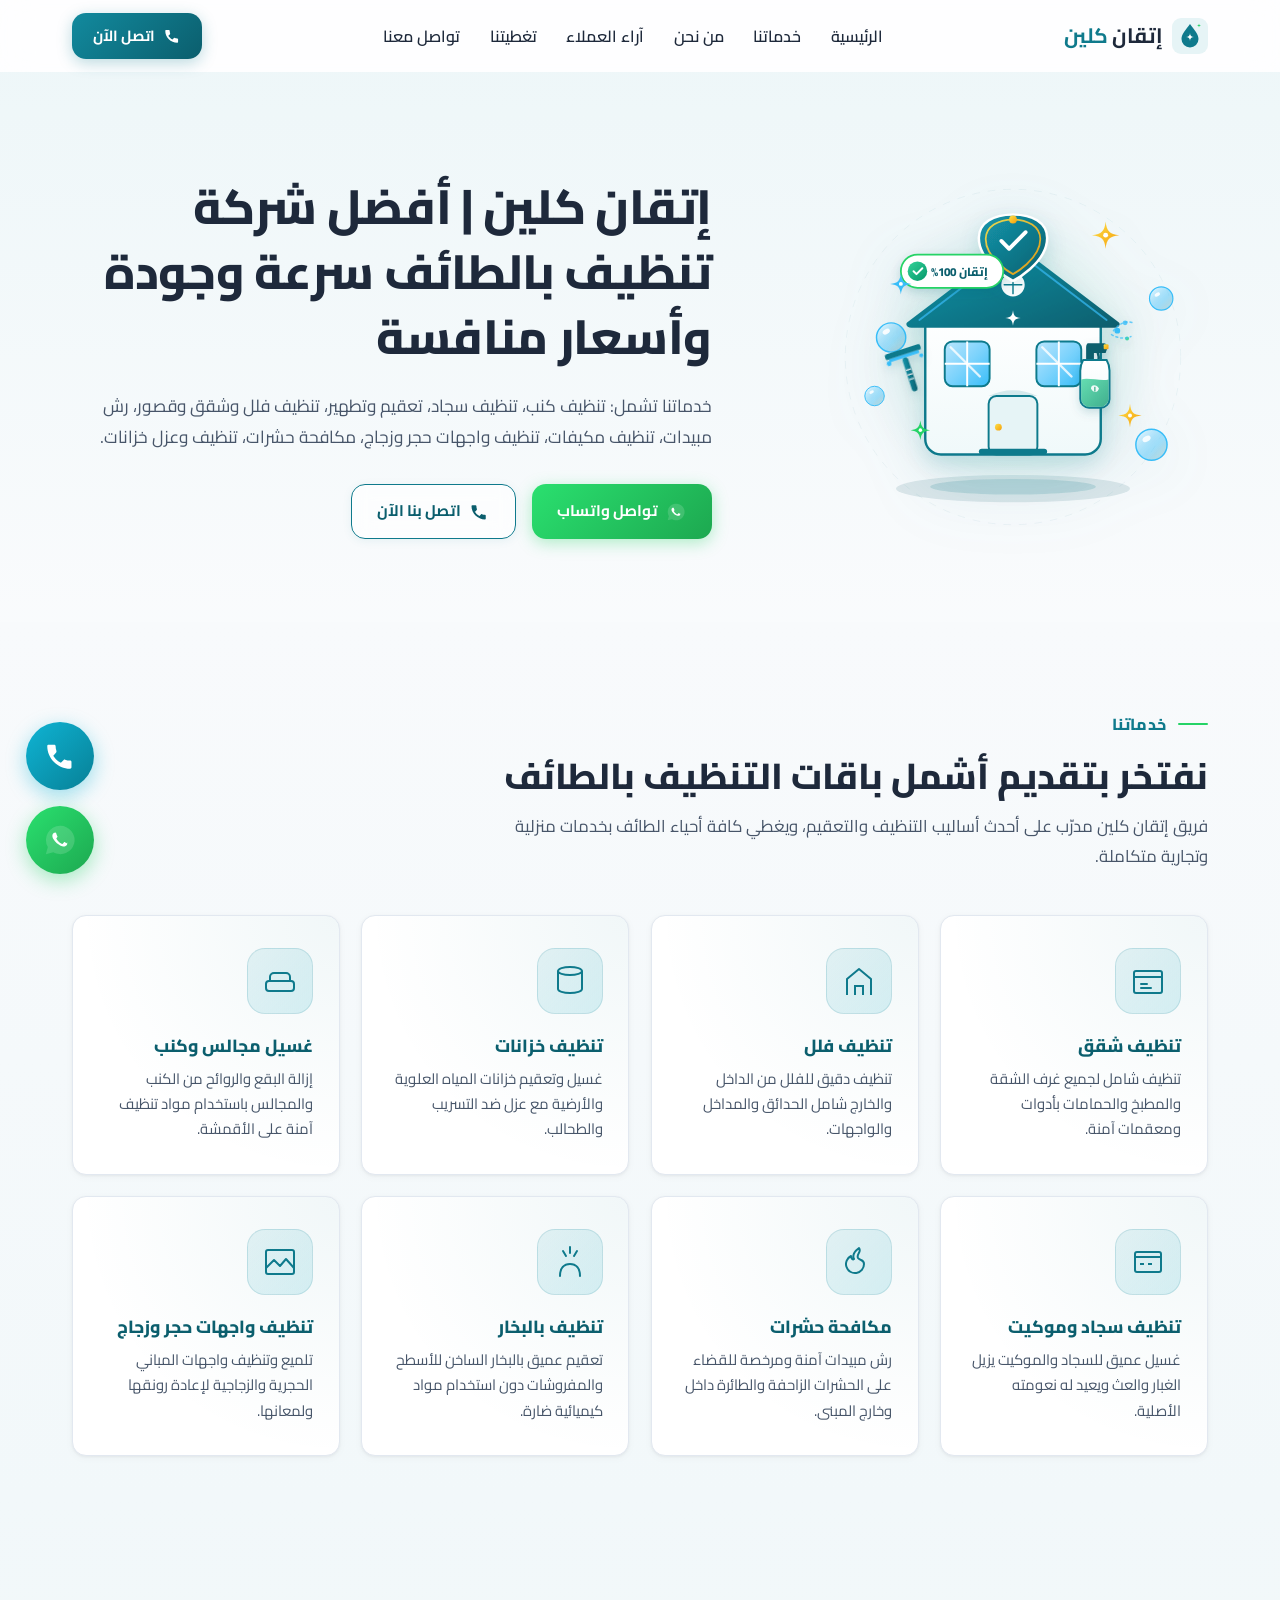
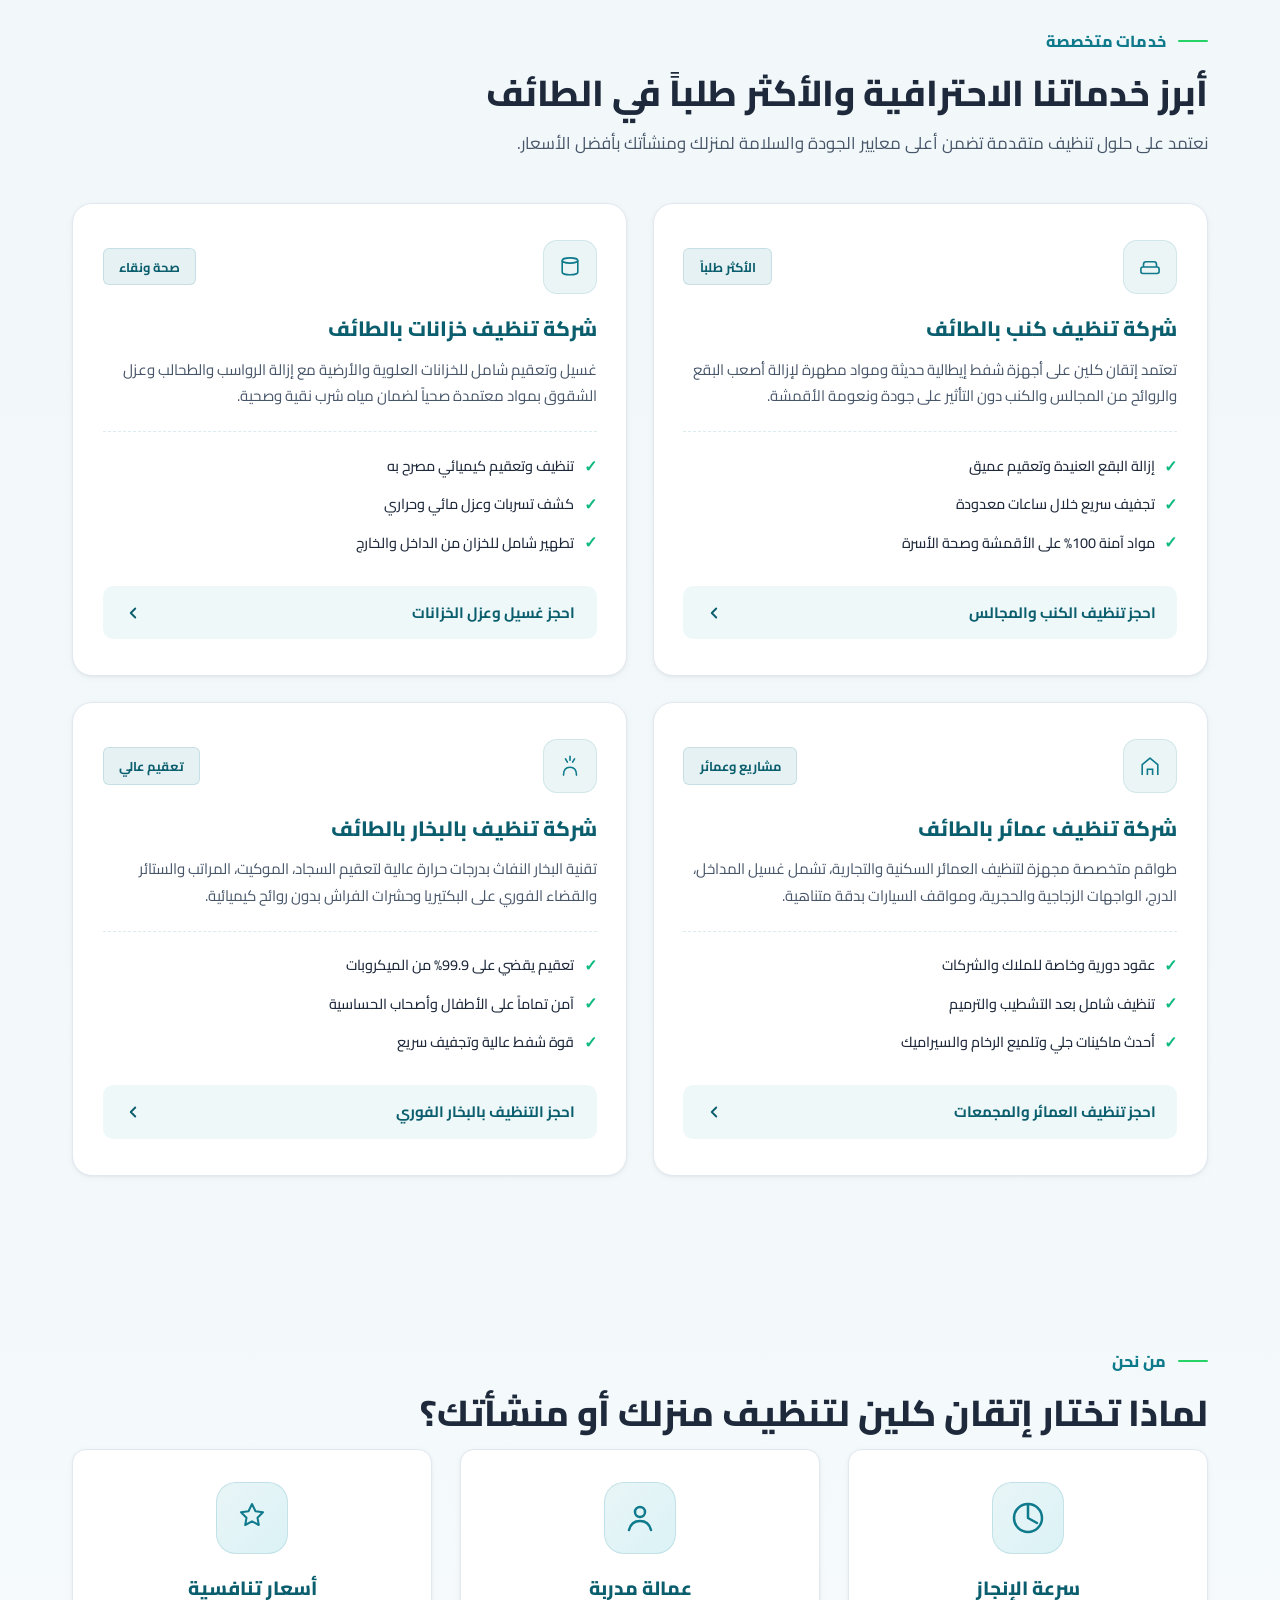
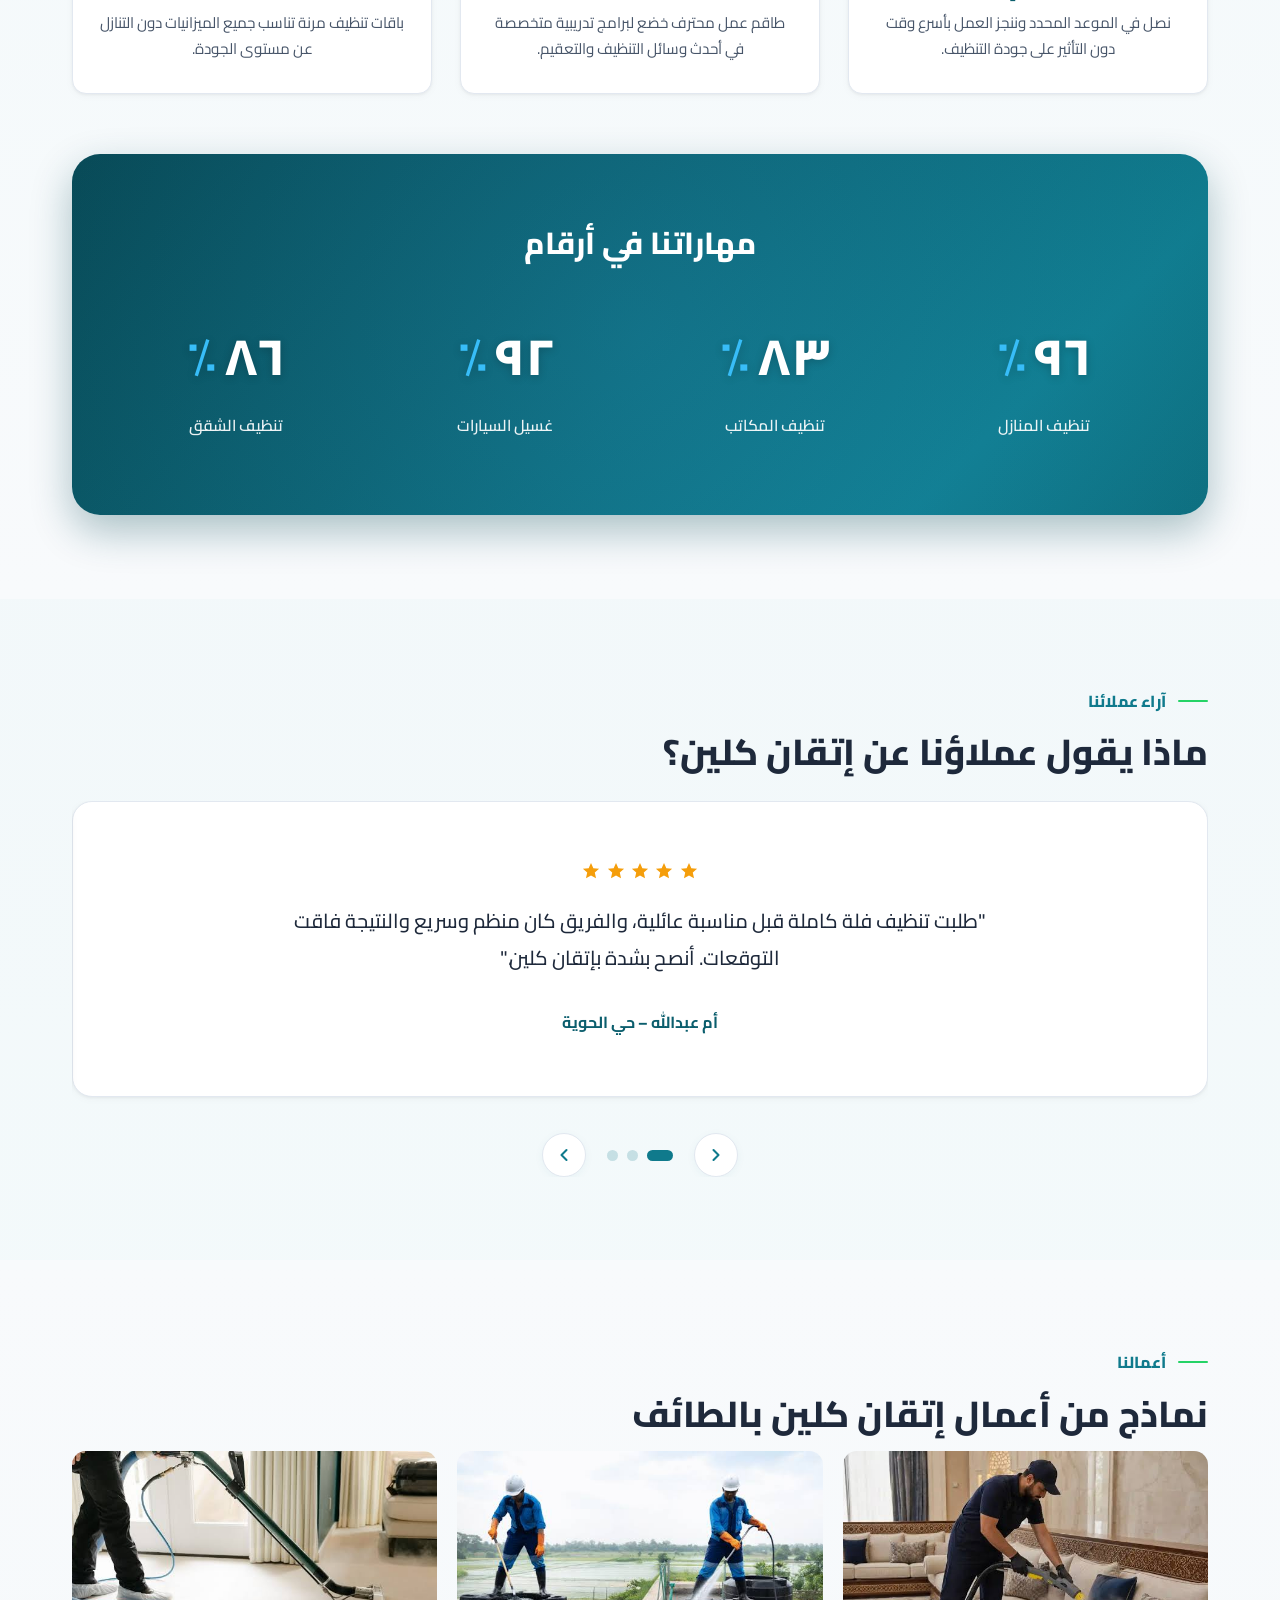
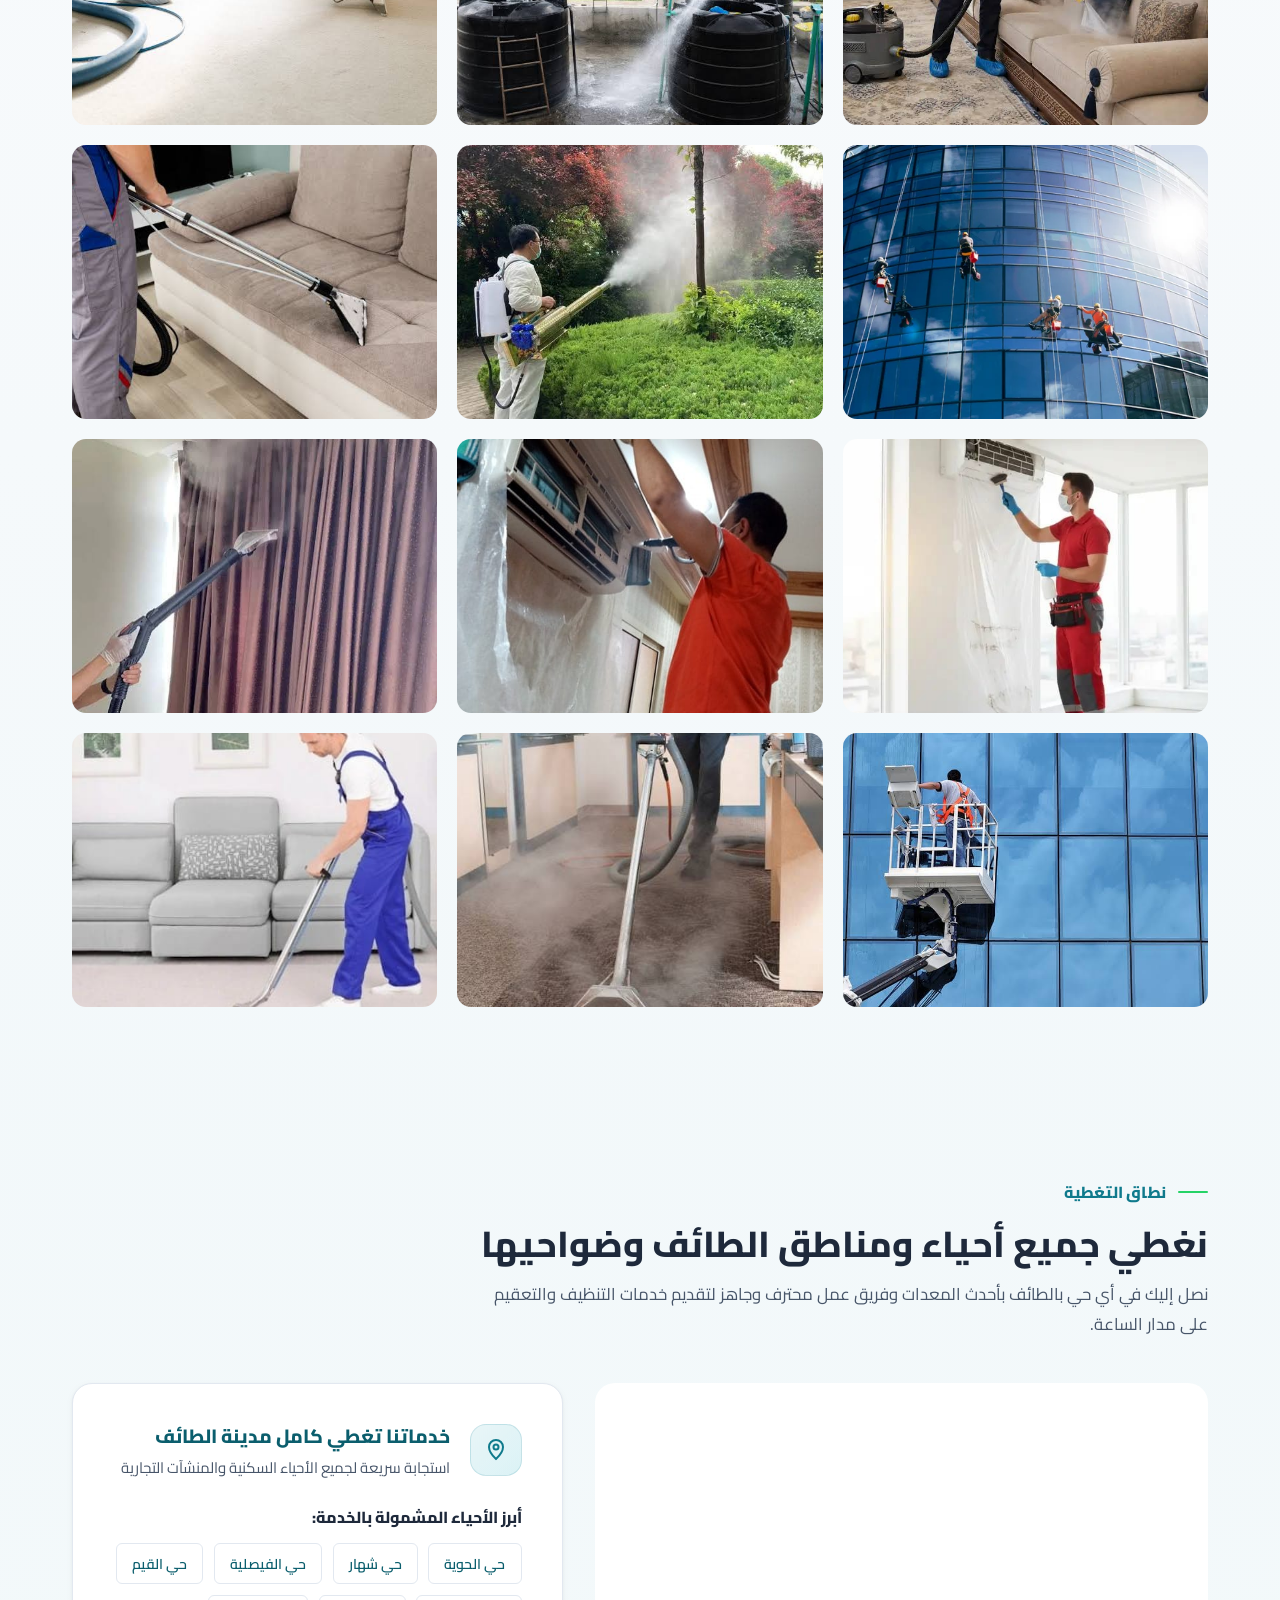
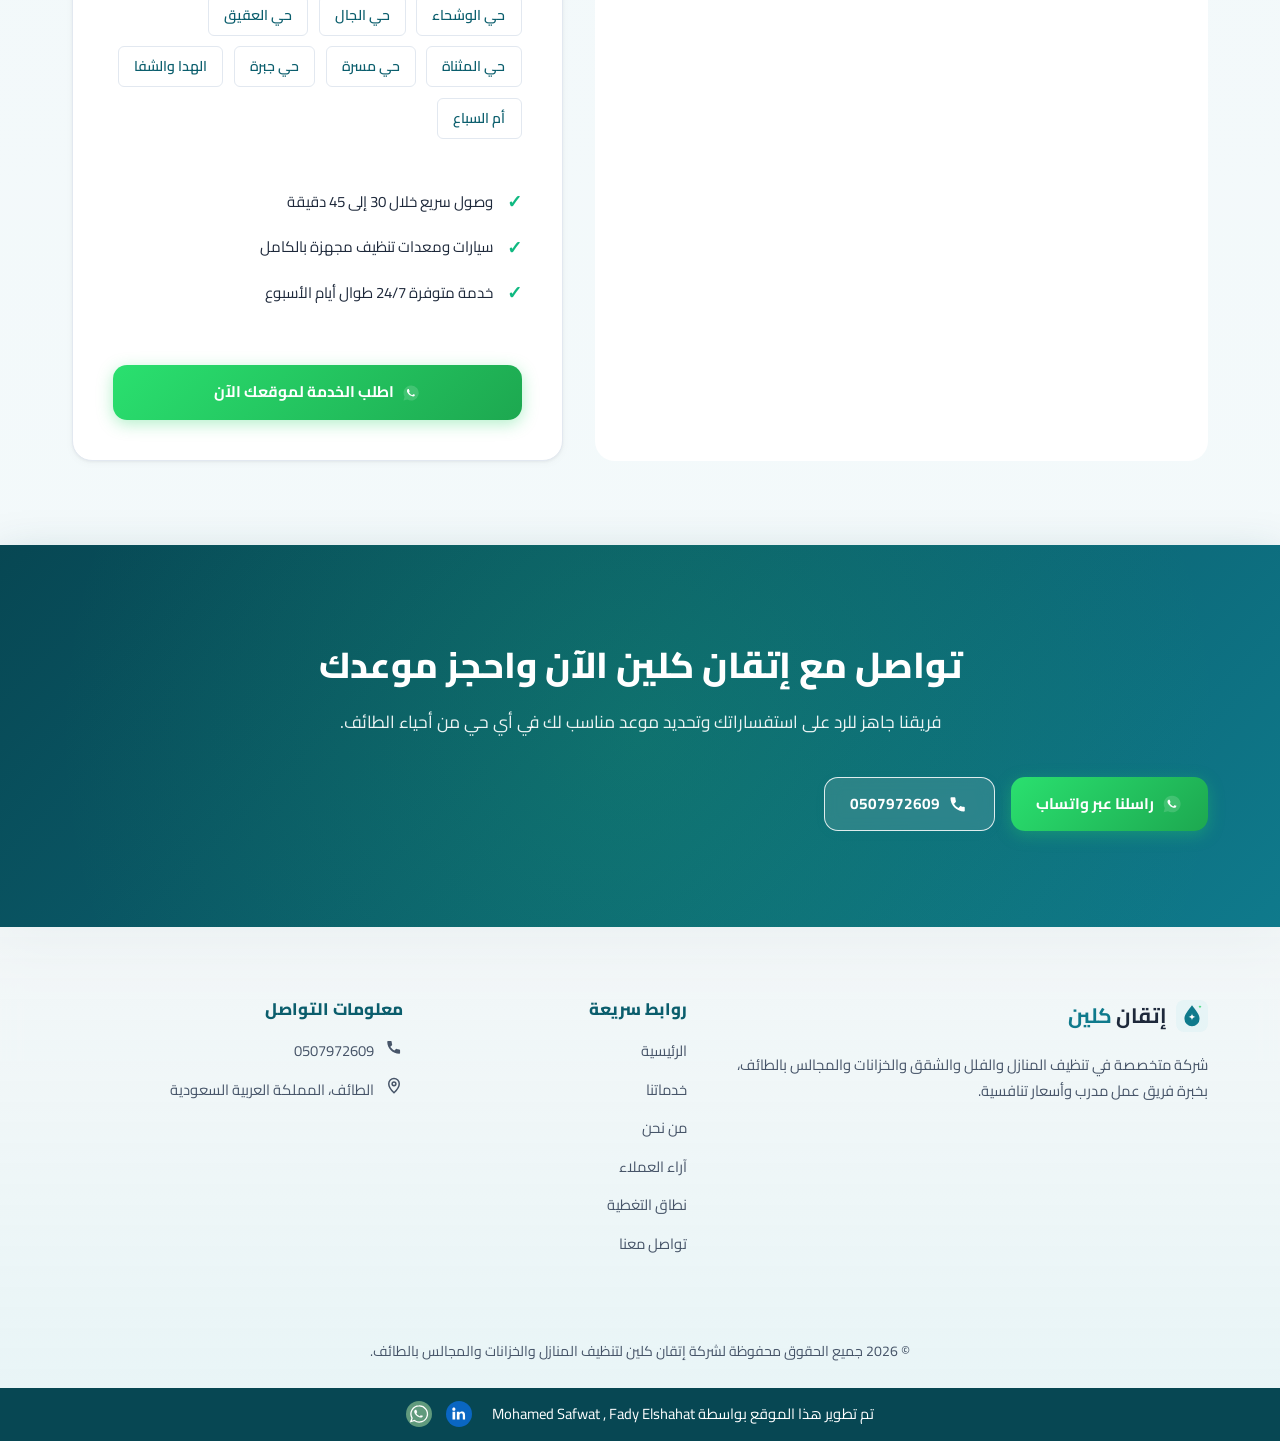
==== commit 465f0d9b: "fix bugs" ====
--- a/index.html
+++ b/index.html
@@ -1022,6 +1022,14 @@
             loading="lazy">
           <img src="assets/5.jpg" alt="تعقيم ورش مبيدات في فيلا سكنية بالطائف" width="400" height="300" loading="lazy">
           <img src="assets/6.jpg" alt="تنظيف كنب وأثاث منزلي بالبخار في الطائف" width="400" height="300" loading="lazy">
+
+          <img src="assets/WhatsApp Image 2026-09-05 at 7.37.27 PM.jpeg" alt="">
+          <img src="assets/WhatsApp Image 2026-09-05 at 7.37.27 PM (1).jpeg" alt="">
+          <img src="assets/WhatsApp Image 2026-09-05 at 7.36.56 PM.jpeg" alt="">
+          <img src="assets/WhatsApp Image 2026-09-05 at 7.36.56 PM (2).jpeg" alt="">
+          <img src="assets/WhatsApp Image 2026-09-05 at 7.36.56 PM (1).jpeg" alt="">
+          <img src="assets/WhatsApp Image 2026-09-05 at 7.36.56 PM (3).jpeg" alt="">
+
         </div>
       </div>
     </section>
@@ -1219,15 +1227,22 @@
     </div>
   </footer>
 
-  <a href="https://wa.me/966507972609" target="_blank" rel="noopener" class="floating-whatsapp"
-    aria-label="تواصل معنا فوراً عبر واتساب">
-    <svg width="30" height="30" viewBox="0 0 24 24" fill="none" aria-hidden="true" focusable="false">
-      <path d="M12 2a10 10 0 00-8.6 15L2 22l5.2-1.4A10 10 0 1012 2z" fill="#fff" opacity="0.15" />
-      <path
-        d="M17.3 14.4c-.3-.1-1.6-.8-1.9-.9-.2-.1-.4-.1-.6.1-.2.3-.7.9-.8 1-.1.2-.3.2-.6.1-.3-.1-1.2-.5-2.3-1.5-.9-.8-1.4-1.7-1.6-2-.2-.3 0-.5.1-.6.1-.1.3-.3.4-.5.1-.1.2-.3.2-.4 0-.2 0-.3-.1-.5-.1-.1-.6-1.5-.8-2-.2-.5-.4-.4-.6-.4h-.5c-.2 0-.5.1-.7.3-.2.3-.9.9-.9 2.1 0 1.3.9 2.5 1.1 2.7.1.2 1.8 2.8 4.4 3.9.6.3 1.1.4 1.5.6.6.2 1.2.2 1.6.1.5-.1 1.6-.6 1.8-1.3.2-.6.2-1.1.2-1.3-.1-.1-.3-.2-.5-.3z"
-        fill="#fff" />
-    </svg>
-  </a>
+  <div class="floating-buttons">
+    <a href="tel:+966507972609" class="floating-call" aria-label="اتصل بنا فوراً">
+      <svg width="34" height="34" viewBox="0 0 24 24" fill="none" aria-hidden="true" focusable="false">
+        <path d="M6.6 10.8c1.3 2.6 3.4 4.7 6 6l2-2c.3-.3.7-.4 1-.2 1.1.4 2.3.6 3.5.6.6 0 1 .4 1 1V20c0 .6-.4 1-1 1C10.4 21 3 13.6 3 4.9 3 4.4 3.4 4 4 4h3.9c.6 0 1 .4 1 1 0 1.2.2 2.4.6 3.5.1.4 0 .8-.2 1l-2 2.3z" fill="#fff" />
+      </svg>
+    </a>
+    <a href="https://wa.me/966507972609" target="_blank" rel="noopener" class="floating-whatsapp"
+      aria-label="تواصل معنا فوراً عبر واتساب">
+      <svg width="34" height="34" viewBox="0 0 24 24" fill="none" aria-hidden="true" focusable="false">
+        <path d="M12 2a10 10 0 00-8.6 15L2 22l5.2-1.4A10 10 0 1012 2z" fill="#fff" opacity="0.15" />
+        <path
+          d="M17.3 14.4c-.3-.1-1.6-.8-1.9-.9-.2-.1-.4-.1-.6.1-.2.3-.7.9-.8 1-.1.2-.3.2-.6.1-.3-.1-1.2-.5-2.3-1.5-.9-.8-1.4-1.7-1.6-2-.2-.3 0-.5.1-.6.1-.1.3-.3.4-.5.1-.1.2-.3.2-.4 0-.2 0-.3-.1-.5-.1-.1-.6-1.5-.8-2-.2-.5-.4-.4-.6-.4h-.5c-.2 0-.5.1-.7.3-.2.3-.9.9-.9 2.1 0 1.3.9 2.5 1.1 2.7.1.2 1.8 2.8 4.4 3.9.6.3 1.1.4 1.5.6.6.2 1.2.2 1.6.1.5-.1 1.6-.6 1.8-1.3.2-.6.2-1.1.2-1.3-.1-.1-.3-.2-.5-.3z"
+          fill="#fff" />
+      </svg>
+    </a>
+  </div>
 
   <script src="script.js"></script>
 </body>
--- a/style.css
+++ b/style.css
@@ -1272,21 +1272,31 @@
   filter: brightness(1.2);
 }
 
-/* ============ FLOATING WHATSAPP WITH RIPPLE ANIMATION ============ */
-.floating-whatsapp {
+/* ============ FLOATING BUTTONS WITH RIPPLE ANIMATION ============ */
+.floating-buttons {
   position: fixed;
   bottom: 1.6rem;
   left: 1.6rem;
-  width: 60px;
-  height: 60px;
+  display: flex;
+  flex-direction: column;
+  gap: 1rem;
+  z-index: 150;
+}
+
+.floating-whatsapp,
+.floating-call {
+  width: 68px;
+  height: 68px;
   border-radius: 50%;
+  display: flex;
+  align-items: center;
+  justify-content: center;
+  transition: transform var(--transition-bounce);
+}
+
+.floating-whatsapp {
   background: linear-gradient(135deg, #2ae06f 0%, #1da850 100%);
-  display: flex;
-  align-items: center;
-  justify-content: center;
-  z-index: 150;
   box-shadow: 0 6px 20px rgba(37, 211, 102, 0.4);
-  transition: transform var(--transition-bounce);
   animation: waPulseRipple 3s infinite;
 }
 
@@ -1295,15 +1305,39 @@
   box-shadow: 0 8px 28px rgba(37, 211, 102, 0.55);
 }
 
+.floating-call {
+  background: linear-gradient(135deg, #0fb4d4 0%, #078096 100%);
+  box-shadow: 0 6px 20px rgba(15, 180, 212, 0.4);
+  animation: callPulseRipple 3s infinite;
+  animation-delay: 1.5s;
+}
+
+.floating-call:hover {
+  transform: scale(1.12);
+  box-shadow: 0 8px 28px rgba(15, 180, 212, 0.55);
+}
+
 @keyframes waPulseRipple {
   0% {
     box-shadow: 0 0 0 0 rgba(37, 211, 102, 0.6), 0 6px 20px rgba(37, 211, 102, 0.4);
   }
   70% {
-    box-shadow: 0 0 0 16px rgba(37, 211, 102, 0), 0 6px 20px rgba(37, 211, 102, 0.4);
+    box-shadow: 0 0 0 18px rgba(37, 211, 102, 0), 0 6px 20px rgba(37, 211, 102, 0.4);
   }
   100% {
     box-shadow: 0 0 0 0 rgba(37, 211, 102, 0), 0 6px 20px rgba(37, 211, 102, 0.4);
+  }
+}
+
+@keyframes callPulseRipple {
+  0% {
+    box-shadow: 0 0 0 0 rgba(15, 180, 212, 0.6), 0 6px 20px rgba(15, 180, 212, 0.4);
+  }
+  70% {
+    box-shadow: 0 0 0 18px rgba(15, 180, 212, 0), 0 6px 20px rgba(15, 180, 212, 0.4);
+  }
+  100% {
+    box-shadow: 0 0 0 0 rgba(15, 180, 212, 0), 0 6px 20px rgba(15, 180, 212, 0.4);
   }
 }
 
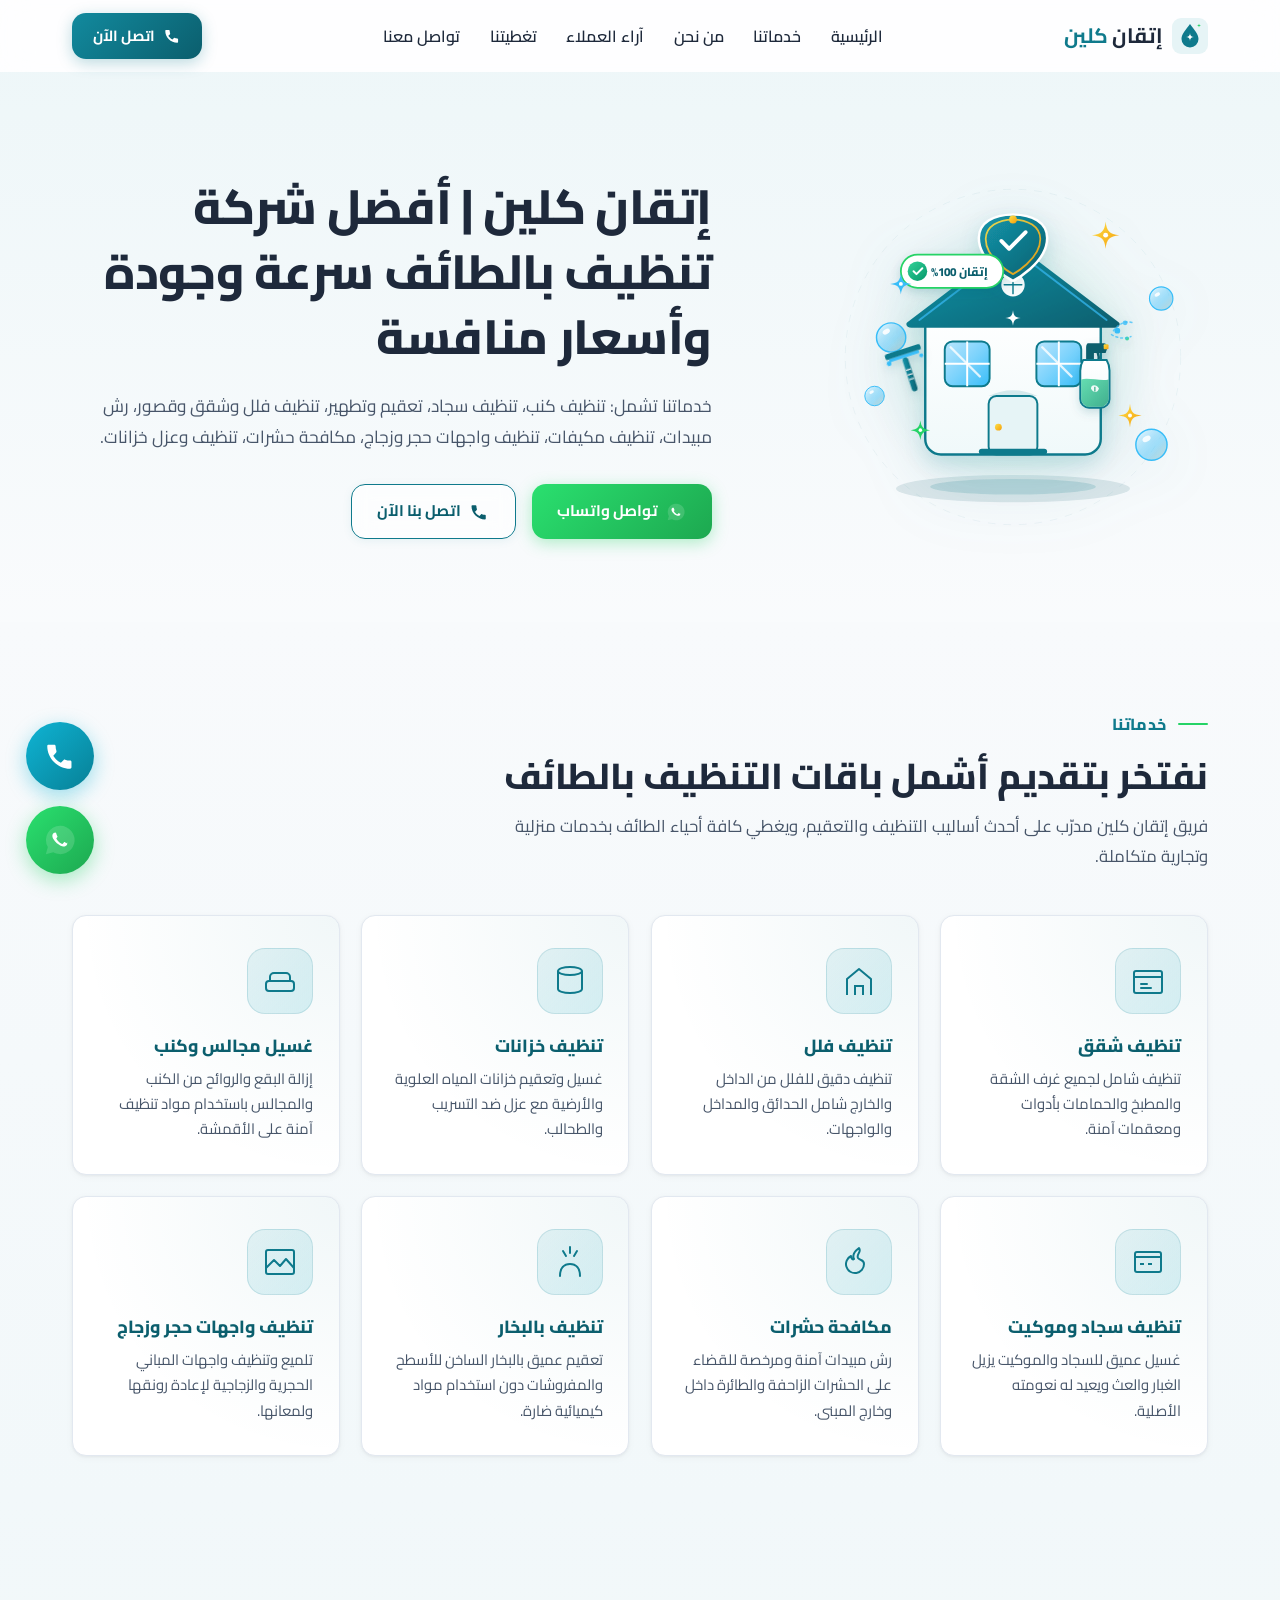
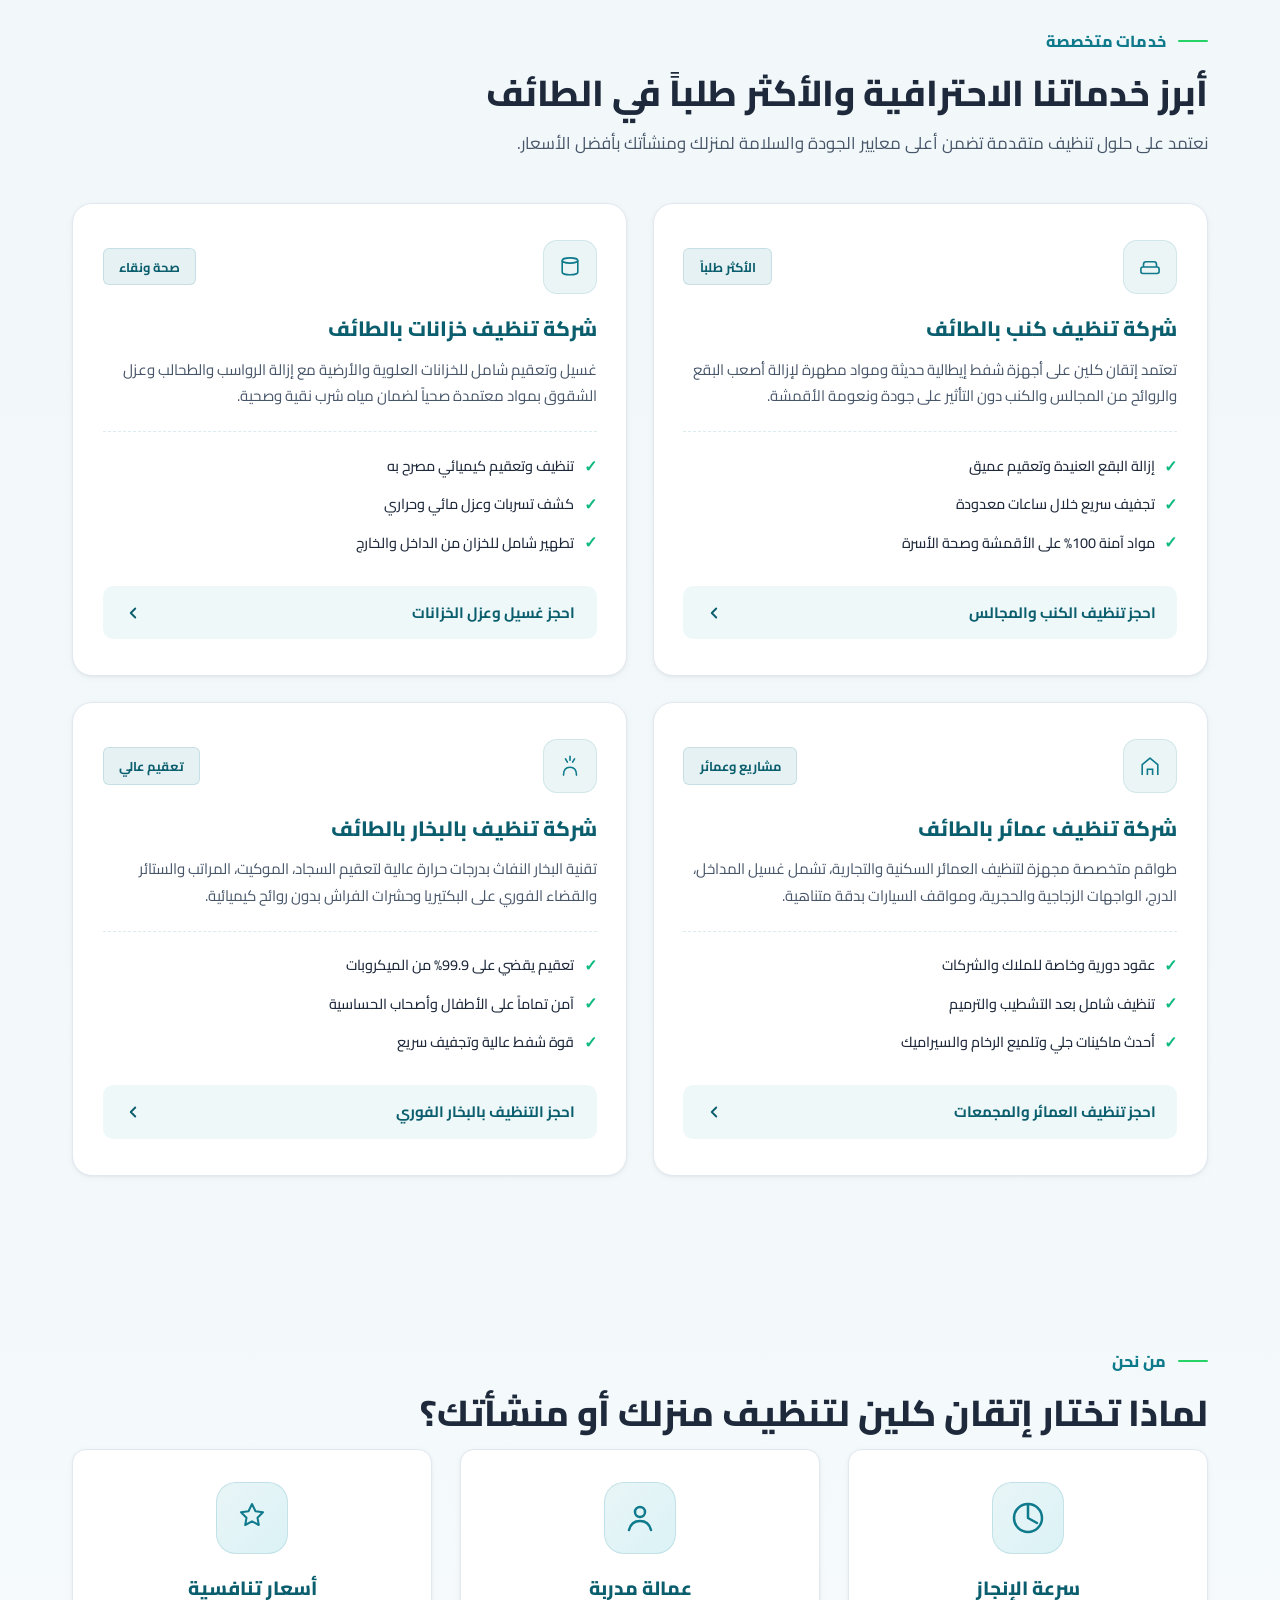
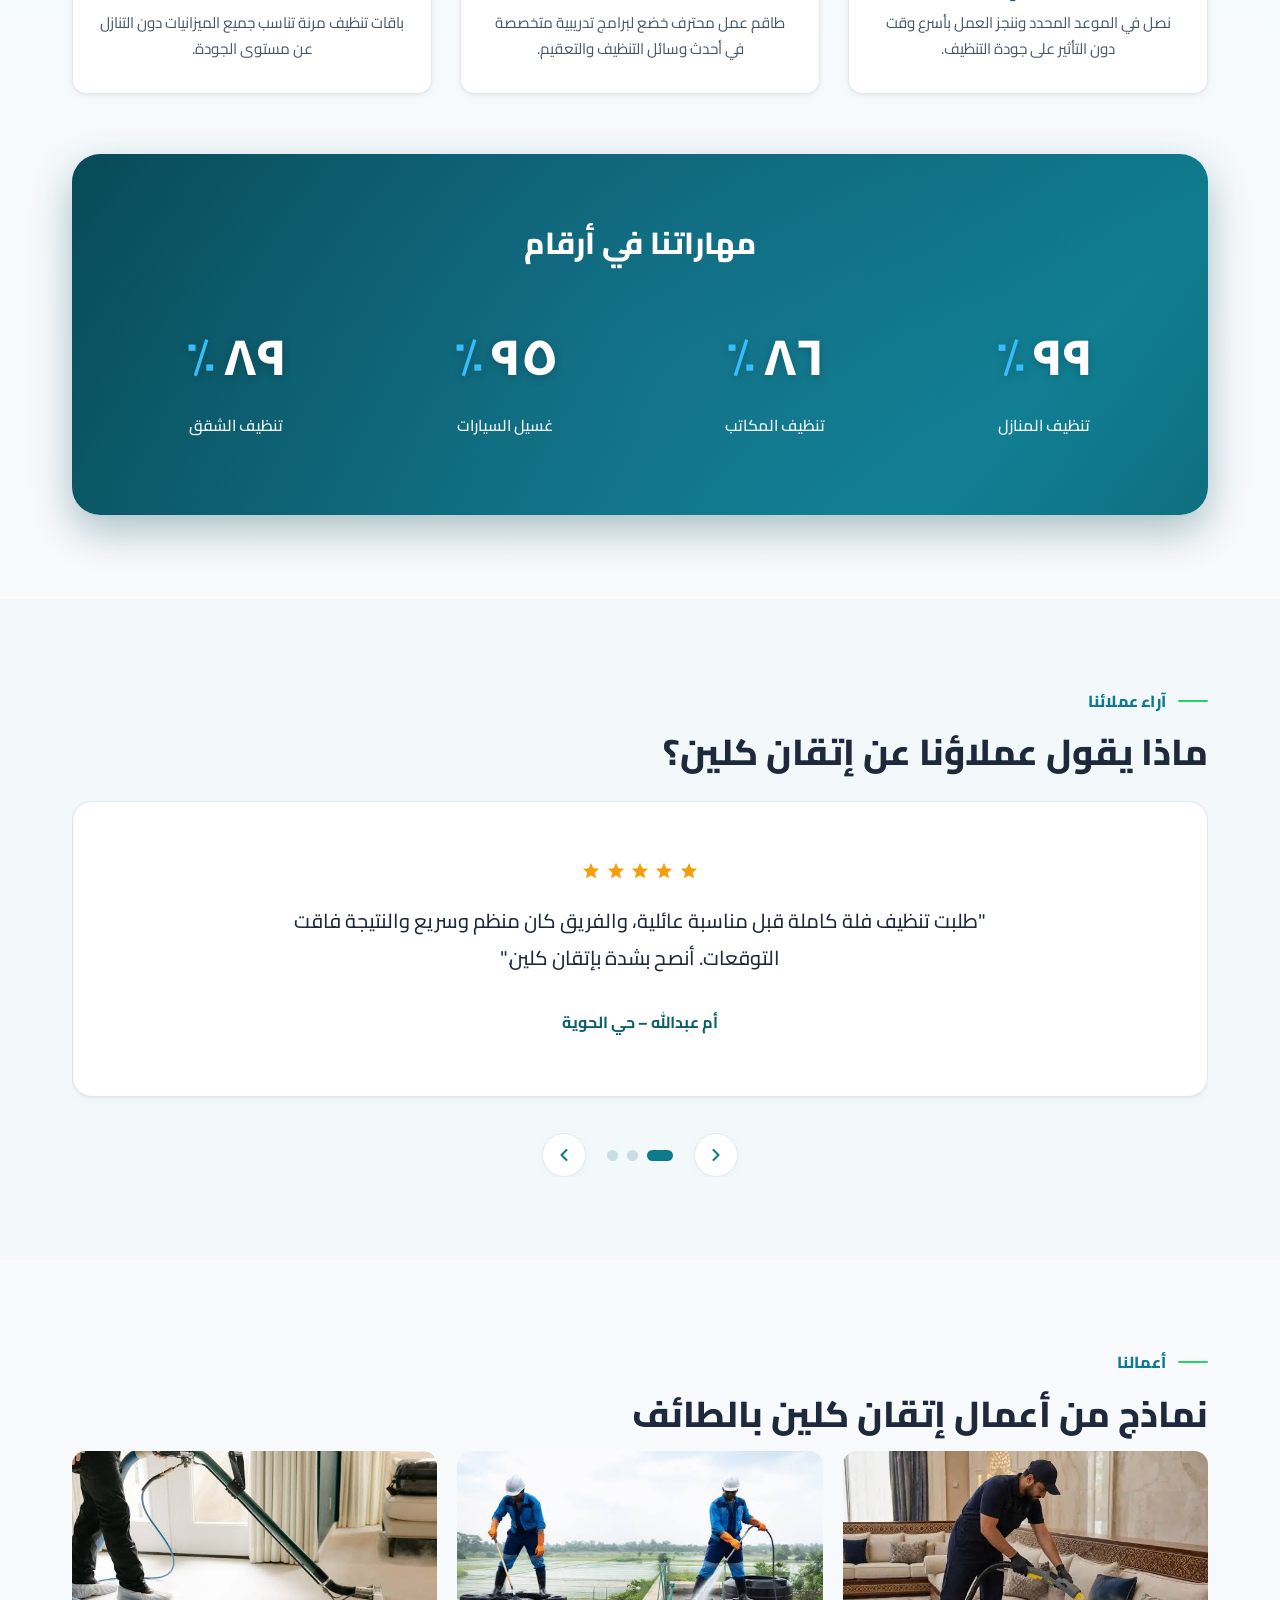
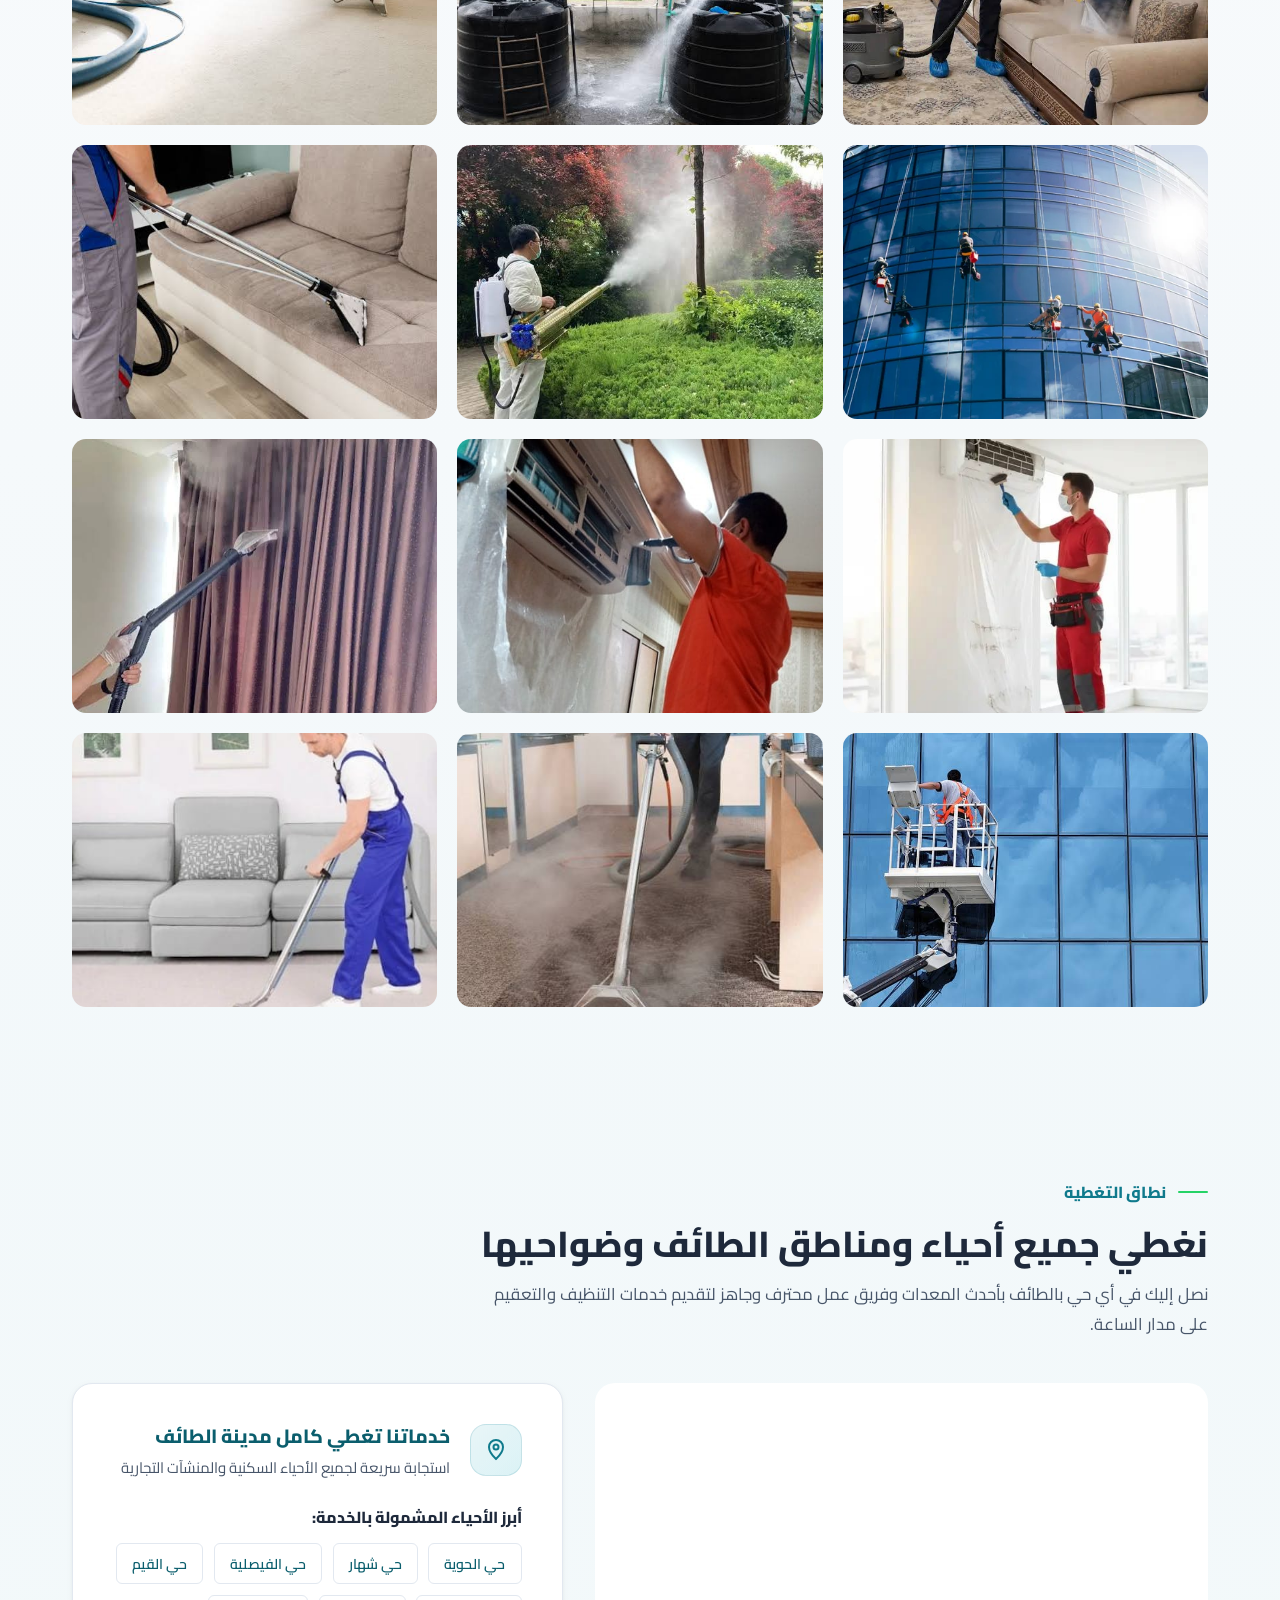
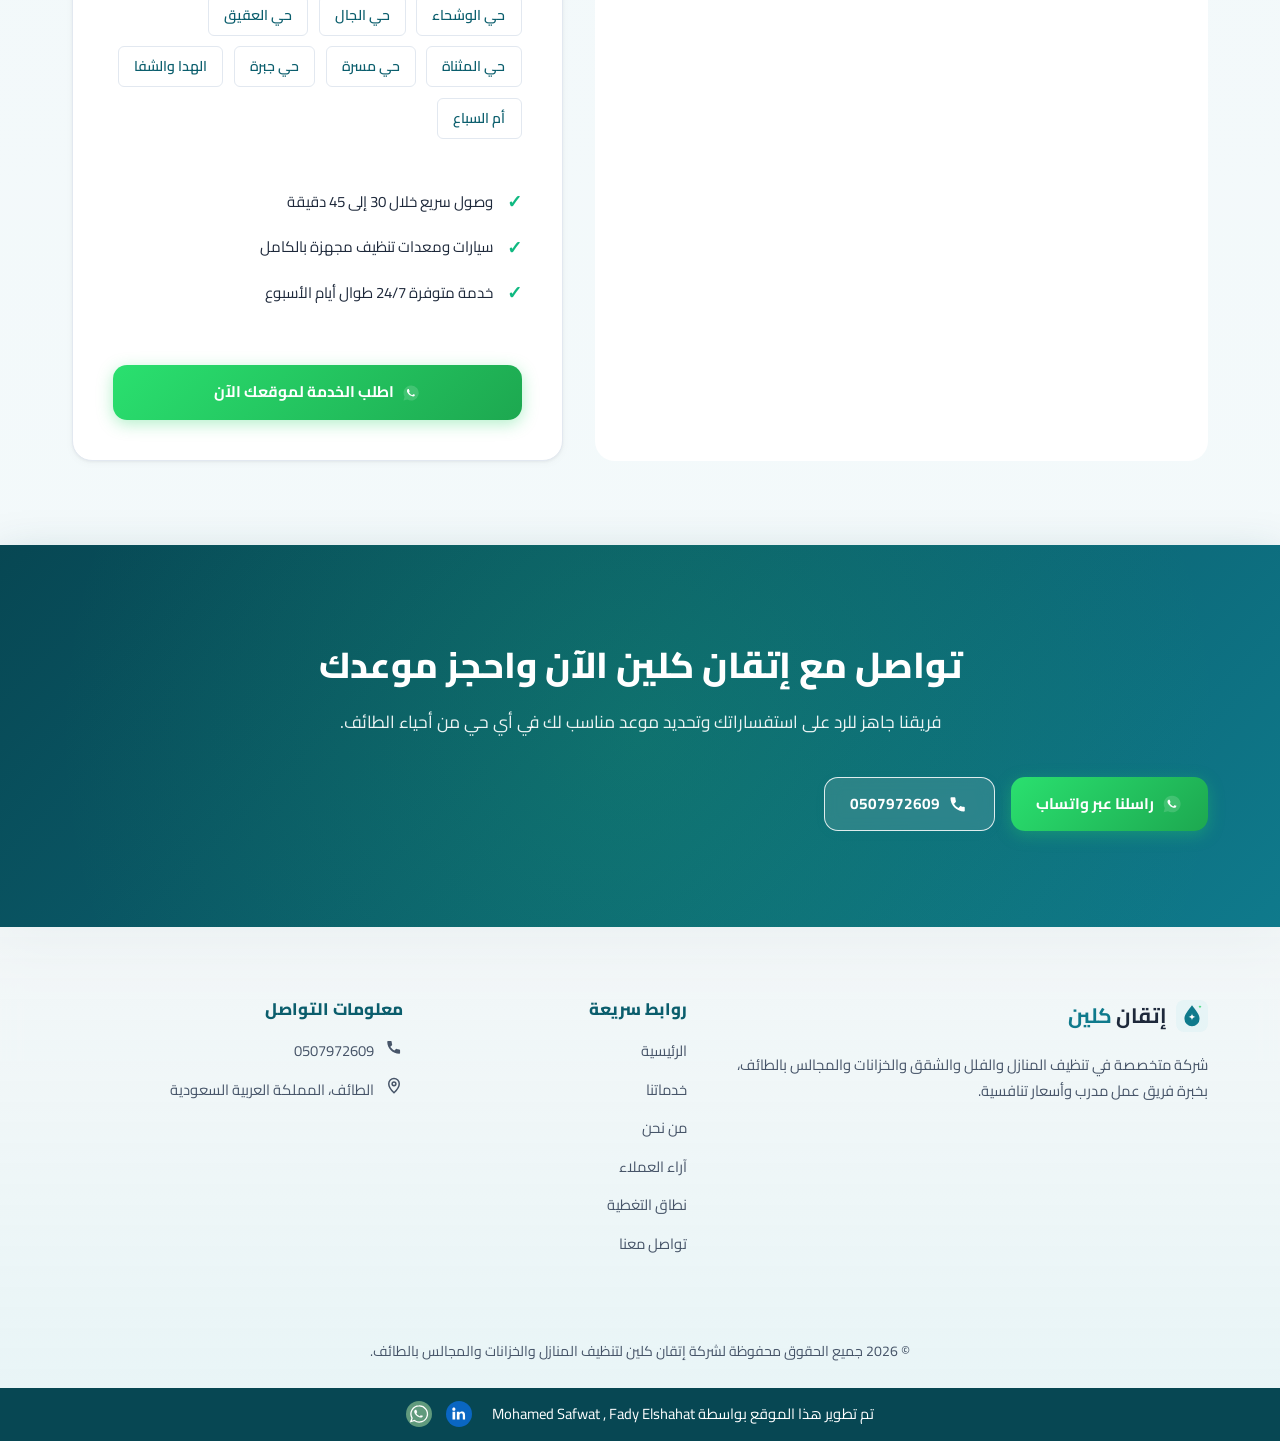
==== commit 46593d58: "fix bugs" ====
--- a/index.html
+++ b/index.html
@@ -35,7 +35,7 @@
   <link rel="preconnect" href="https://fonts.googleapis.com">
   <link rel="preconnect" href="https://fonts.gstatic.com" crossorigin>
   <link href="https://fonts.googleapis.com/css2?family=Cairo:wght@400;500;600;700;800&display=swap" rel="stylesheet">
-  <link rel="stylesheet" href="style.css">
+  <link rel="stylesheet" href="style.css?v=2">
   <link rel="icon" type="image/svg+xml" href="favicon.svg">
   <link rel="alternate icon"
     href="data:image/svg+xml,%3Csvg xmlns='http://www.w3.org/2000/svg' viewBox='0 0 36 36'%3E%3Crect width='36' height='36' rx='9' fill='%23e6f4f6'/%3E%3Cpath d='M18 6C13.5 12 9.5 16.5 9.5 21a8.5 8.5 0 0017 0C26.5 16.5 22.5 12 18 6z' fill='%230f7a8c'/%3E%3Cpath d='M18 15c0 2.5 1.5 4 4 4-2.5 0-4 1.5-4 4 0-2.5-1.5-4-4-4 2.5 0 4-1.5 4-4z' fill='%23ffffff'/%3E%3Cpath d='M27 5.5c0 1.2.8 2 2 2-1.2 0-2 .8-2 2 0-1.2-.8-2-2-2 1.2 0 2-.8 2-2z' fill='%2325d366'/%3E%3C/svg%3E">
@@ -1230,7 +1230,9 @@
   <div class="floating-buttons">
     <a href="tel:+966507972609" class="floating-call" aria-label="اتصل بنا فوراً">
       <svg width="34" height="34" viewBox="0 0 24 24" fill="none" aria-hidden="true" focusable="false">
-        <path d="M6.6 10.8c1.3 2.6 3.4 4.7 6 6l2-2c.3-.3.7-.4 1-.2 1.1.4 2.3.6 3.5.6.6 0 1 .4 1 1V20c0 .6-.4 1-1 1C10.4 21 3 13.6 3 4.9 3 4.4 3.4 4 4 4h3.9c.6 0 1 .4 1 1 0 1.2.2 2.4.6 3.5.1.4 0 .8-.2 1l-2 2.3z" fill="#fff" />
+        <path
+          d="M6.6 10.8c1.3 2.6 3.4 4.7 6 6l2-2c.3-.3.7-.4 1-.2 1.1.4 2.3.6 3.5.6.6 0 1 .4 1 1V20c0 .6-.4 1-1 1C10.4 21 3 13.6 3 4.9 3 4.4 3.4 4 4 4h3.9c.6 0 1 .4 1 1 0 1.2.2 2.4.6 3.5.1.4 0 .8-.2 1l-2 2.3z"
+          fill="#fff" />
       </svg>
     </a>
     <a href="https://wa.me/966507972609" target="_blank" rel="noopener" class="floating-whatsapp"
